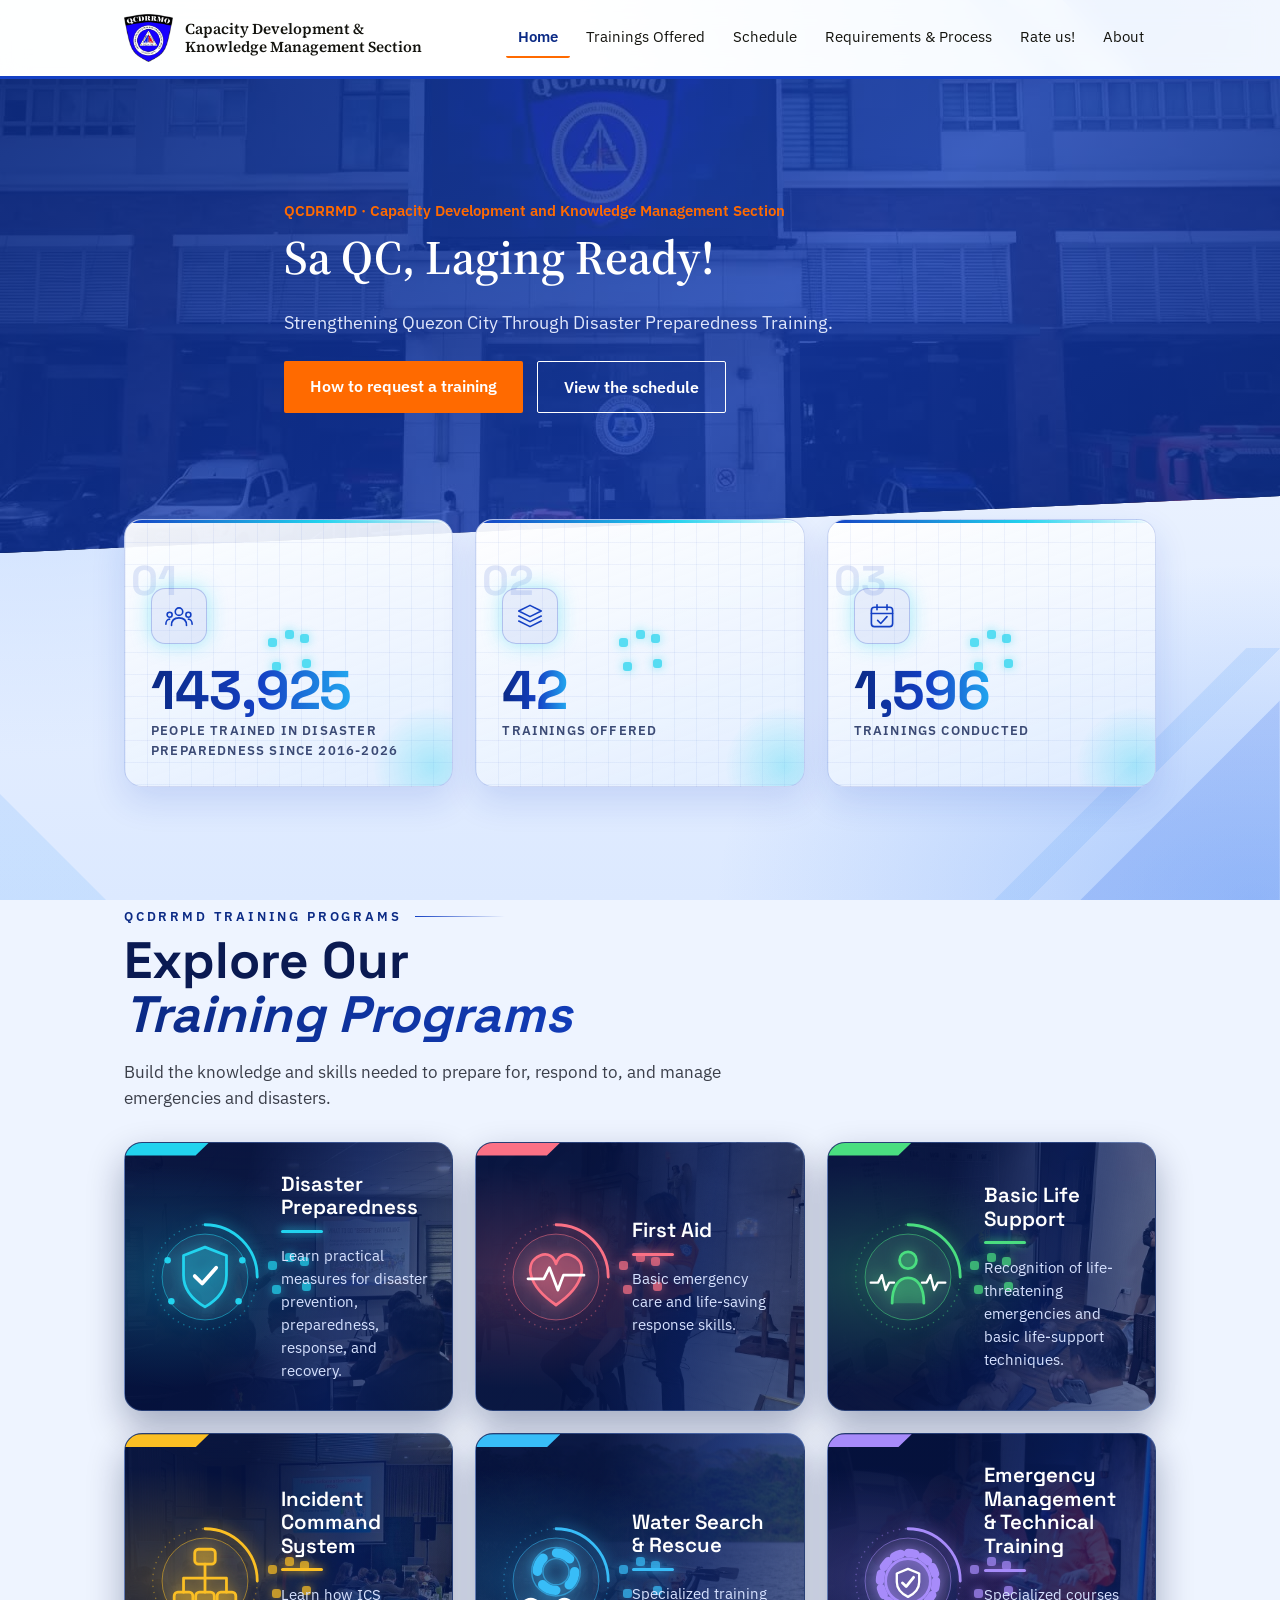
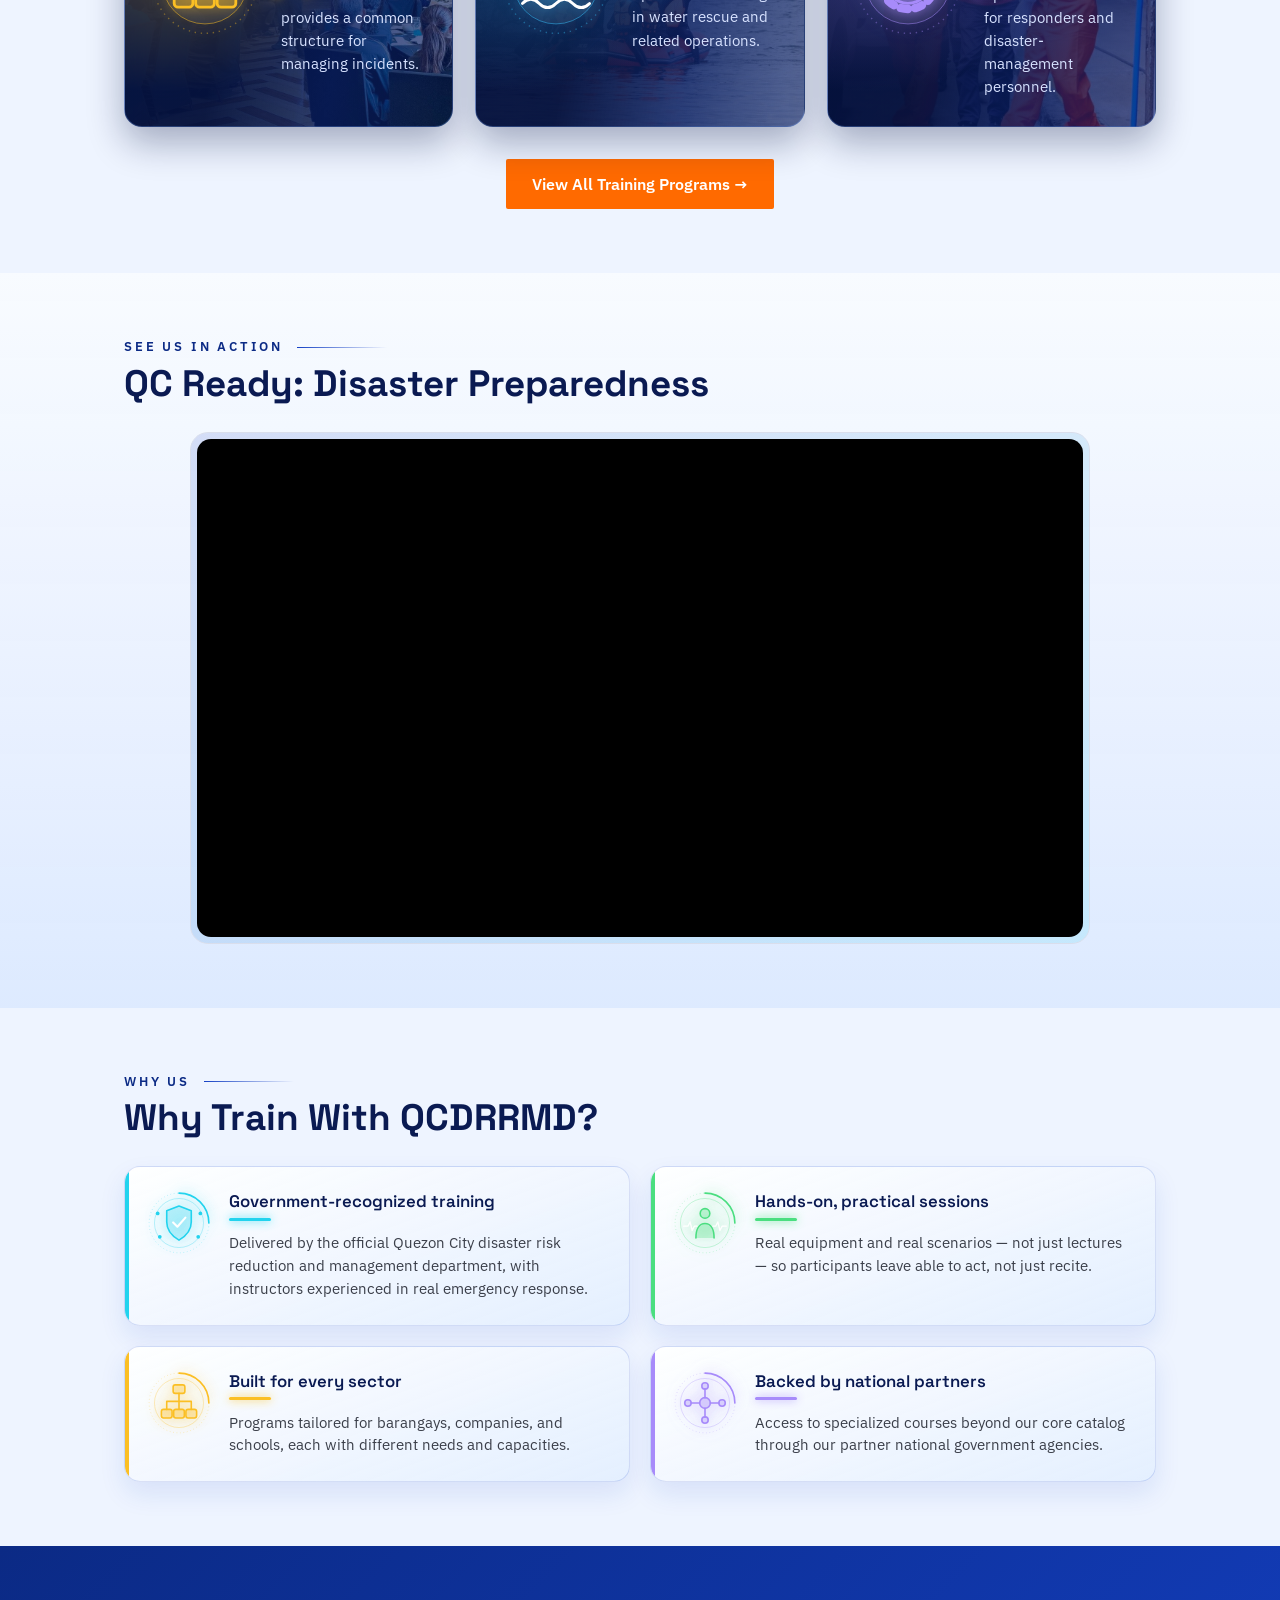
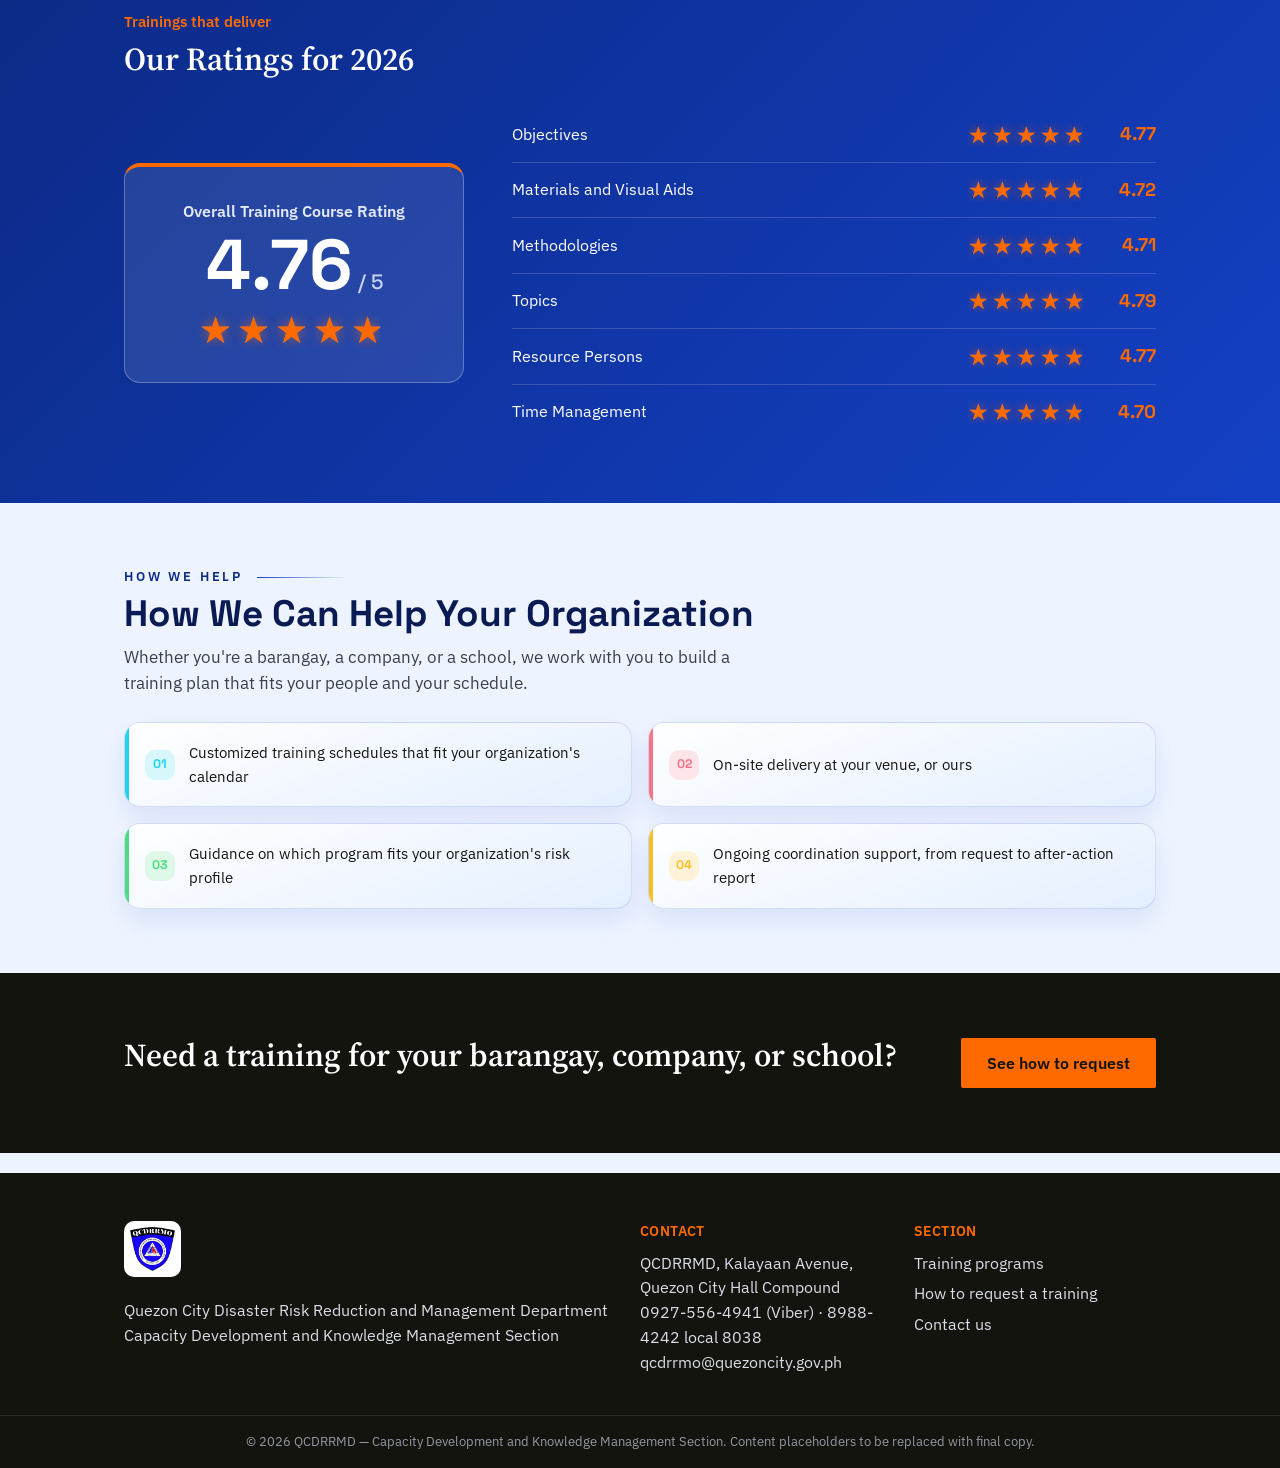
==== index.html @ c3ae10a4 "Update index.html" ====
<!DOCTYPE html>
<html lang="en">
<head>
<meta charset="UTF-8">
<meta name="viewport" content="width=device-width, initial-scale=1">
<title>Home &middot; QCDRRMD Capacity Development</title>
<link rel="icon" href="assets/logo.png">
<link rel="stylesheet" href="style.css?v=13">
</head>
<body>
<header class="site-header">
  <div class="header-inner">
    <a href="index.html" class="brand">
      <img src="assets/logo.png" alt="QCDRRMO logo" class="brand-mark">
      <span class="brand-text">Capacity Development &amp;<br>Knowledge Management Section</span>
    </a>
    <nav aria-label="Main">
      <ul>
        <li><a href="index.html" class="active">Home</a></li>
<li><a href="trainings.html">Trainings Offered</a></li>
<li><a href="https://tan-verdict-8c0.notion.site/3d11fb57e256801cb639ca2079e4938b?v=c9b1fb57e25682429db3881c591685a3&source=copy_link" target="_blank" rel="noopener">Schedule</a></li>
<li><a href="process.html">Requirements &amp; Process</a></li>
<li><a href="process.html#rate-us">Rate us!</a></li>
<li><a href="about.html">About</a></li>

      </ul>
    </nav>
  </div>
</header>
<main>

<section class="hero">
  <video class="hero-video" autoplay muted loop playsinline poster="assets/hero-poster.jpg">
    <source src="assets/hero-video.mp4" type="video/mp4">
  </video>
  <div class="hero-overlay"></div>
  <div class="hero-inner">
    <p class="eyebrow eyebrow-light">QCDRRMD &middot; Capacity Development and Knowledge Management Section</p>
    <h1>Sa QC, Laging Ready!</h1>
    <p class="hero-sub">Strengthening Quezon City Through Disaster Preparedness Training.</p>
    <div class="cta-row">
      <a href="process.html" class="btn btn-primary">How to request a training</a>
      <a href="https://tan-verdict-8c0.notion.site/3d11fb57e256801cb639ca2079e4938b?v=c9b1fb57e25682429db3881c591685a3&source=copy_link" target="_blank" rel="noopener" class="btn btn-ghost">View the schedule</a>
    </div>
  </div>
</section>

<section class="section stats-section">
  <div class="section-inner stats-grid">
    <div class="stat-fx reveal">
      <span class="mosaic" aria-hidden="true"><i style="--dx:-34px;--dy:-22px;--d:0.0s;left:calc(50% + -17px);top:calc(50% + -11px)"></i><i style="--dx:30px;--dy:-30px;--d:0.06s;left:calc(50% + 15px);top:calc(50% + -15px)"></i><i style="--dx:-26px;--dy:26px;--d:0.12s;left:calc(50% + -13px);top:calc(50% + 13px)"></i><i style="--dx:34px;--dy:20px;--d:0.04s;left:calc(50% + 17px);top:calc(50% + 10px)"></i><i style="--dx:0px;--dy:-38px;--d:0.1s;left:calc(50% + 0px);top:calc(50% + -19px)"></i></span>
      <span class="stat-fx-idx">01</span>
      <div class="stat-fx-icon"><svg viewBox="0 0 48 48" fill="none" stroke="currentColor" stroke-width="2.6" stroke-linecap="round" stroke-linejoin="round" aria-hidden="true"><circle cx="24" cy="17" r="6"/><path d="M12 39 C12 31 17 27 24 27 C31 27 36 31 36 39"/><circle cx="9" cy="22" r="4"/><circle cx="39" cy="22" r="4"/><path d="M3 37 C3 32 6 29 9 29 M45 37 C45 32 42 29 39 29"/></svg></div>
      <p class="stat-fx-num"><span class="count" data-to="143925">143,925</span></p>
      <p class="stat-fx-label">People trained in disaster preparedness since 2016-2026</p>
    </div>
    <div class="stat-fx reveal">
      <span class="mosaic" aria-hidden="true"><i style="--dx:-34px;--dy:-22px;--d:0.0s;left:calc(50% + -17px);top:calc(50% + -11px)"></i><i style="--dx:30px;--dy:-30px;--d:0.06s;left:calc(50% + 15px);top:calc(50% + -15px)"></i><i style="--dx:-26px;--dy:26px;--d:0.12s;left:calc(50% + -13px);top:calc(50% + 13px)"></i><i style="--dx:34px;--dy:20px;--d:0.04s;left:calc(50% + 17px);top:calc(50% + 10px)"></i><i style="--dx:0px;--dy:-38px;--d:0.1s;left:calc(50% + 0px);top:calc(50% + -19px)"></i></span>
      <span class="stat-fx-idx">02</span>
      <div class="stat-fx-icon"><svg viewBox="0 0 48 48" fill="none" stroke="currentColor" stroke-width="2.6" stroke-linecap="round" stroke-linejoin="round" aria-hidden="true"><path d="M24 7 L42 16 L24 25 L6 16 Z"/><path d="M6 24 L24 33 L42 24"/><path d="M6 32 L24 41 L42 32"/></svg></div>
      <p class="stat-fx-num"><span class="count" data-to="42">42</span></p>
      <p class="stat-fx-label">Trainings offered</p>
    </div>
    <div class="stat-fx reveal">
      <span class="mosaic" aria-hidden="true"><i style="--dx:-34px;--dy:-22px;--d:0.0s;left:calc(50% + -17px);top:calc(50% + -11px)"></i><i style="--dx:30px;--dy:-30px;--d:0.06s;left:calc(50% + 15px);top:calc(50% + -15px)"></i><i style="--dx:-26px;--dy:26px;--d:0.12s;left:calc(50% + -13px);top:calc(50% + 13px)"></i><i style="--dx:34px;--dy:20px;--d:0.04s;left:calc(50% + 17px);top:calc(50% + 10px)"></i><i style="--dx:0px;--dy:-38px;--d:0.1s;left:calc(50% + 0px);top:calc(50% + -19px)"></i></span>
      <span class="stat-fx-idx">03</span>
      <div class="stat-fx-icon"><svg viewBox="0 0 48 48" fill="none" stroke="currentColor" stroke-width="2.6" stroke-linecap="round" stroke-linejoin="round" aria-hidden="true"><rect x="7" y="10" width="34" height="31" rx="5"/><path d="M7 20 H41 M16 6 V14 M32 6 V14"/><path d="M17 31 L22 36 L32 25"/></svg></div>
      <p class="stat-fx-num"><span class="count" data-to="1596">1,596</span></p>
      <p class="stat-fx-label">Trainings conducted</p>
    </div>
    
  </div>
  <script>
  
document.addEventListener('DOMContentLoaded', function () {
  var els = [].slice.call(document.querySelectorAll('.count'));
  if (!els.length || !('IntersectionObserver' in window)) return;
  if (window.matchMedia && window.matchMedia('(prefers-reduced-motion: reduce)').matches) return;
  function run(el) {
    var to = +el.getAttribute('data-to'), t0 = null, dur = 1600;
    function step(t) {
      if (t0 === null) t0 = t;
      var p = Math.min((t - t0) / dur, 1), e = 1 - Math.pow(1 - p, 3);
      el.textContent = Math.round(to * e).toLocaleString('en-US');
      if (p < 1) requestAnimationFrame(step);
    }
    requestAnimationFrame(step);
  }
  var io = new IntersectionObserver(function (entries) {
    entries.forEach(function (x) { if (x.isIntersecting) { run(x.target); io.unobserve(x.target); } });
  }, {threshold: 0.4});
  els.forEach(function (el) { el.textContent = '0'; io.observe(el); });
});

  
function runReveal() {
  var els = [].slice.call(document.querySelectorAll('.reveal:not(.in)'));
  if (!els.length) return;
  if (!('IntersectionObserver' in window) || (window.matchMedia && window.matchMedia('(prefers-reduced-motion: reduce)').matches)) {
    els.forEach(function (el) { el.classList.add('in'); });
    return;
  }
  var io = new IntersectionObserver(function (entries) {
    entries.forEach(function (x, i) {
      if (x.isIntersecting) {
        setTimeout(function () { x.target.classList.add('in'); }, (i % 6) * 70);
        io.unobserve(x.target);
      }
    });
  }, {threshold: 0.2});
  els.forEach(function (el) { io.observe(el); });
}
if (document.readyState === 'loading') {
  document.addEventListener('DOMContentLoaded', runReveal);
} else {
  runReveal();
}

  </script>
</section>

<section class="section fx-section">
  <div class="section-inner">
    <p class="fx-eyebrow">QCDRRMD TRAINING PROGRAMS</p>
    <h2 class="fx-title">Explore Our <span>Training Programs</span></h2>
    <p class="section-lead">Build the knowledge and skills needed to prepare for, respond to, and manage emergencies and disasters.</p>
    <div class="fx-grid">
      <div class="fx-card reveal" style="--c:#22d3ee;--photo:url('assets/programs/disaster-prep.jpg')">
        <span class="mosaic" aria-hidden="true"><i style="--dx:-34px;--dy:-22px;--d:0.0s;left:calc(50% + -17px);top:calc(50% + -11px)"></i><i style="--dx:30px;--dy:-30px;--d:0.06s;left:calc(50% + 15px);top:calc(50% + -15px)"></i><i style="--dx:-26px;--dy:26px;--d:0.12s;left:calc(50% + -13px);top:calc(50% + 13px)"></i><i style="--dx:34px;--dy:20px;--d:0.04s;left:calc(50% + 17px);top:calc(50% + 10px)"></i><i style="--dx:0px;--dy:-38px;--d:0.1s;left:calc(50% + 0px);top:calc(50% + -19px)"></i></span>
        <svg class="fx-icon" viewBox="0 0 120 120" aria-hidden="true">
          <circle cx="60" cy="60" r="56" fill="none" stroke="currentColor" stroke-opacity=".4" stroke-width="1.5" stroke-dasharray="1.5 5"/>
          <circle cx="60" cy="60" r="46" fill="rgba(255,255,255,.05)" stroke="currentColor" stroke-opacity=".55" stroke-width="1"/>
          <path class="fx-arc" d="M60 4 A56 56 0 0 1 116 60" fill="none" stroke="currentColor" stroke-width="3" stroke-linecap="round"/>
          <g class="fx-glyph" fill="none" stroke="currentColor" stroke-width="3" stroke-linecap="round" stroke-linejoin="round"><path d="M60 28 L83 37 V58 C83 75 72 85 60 92 C48 85 37 75 37 58 V37 Z" fill="currentColor" fill-opacity=".2"/><path d="M49 59 L57 67 L72 50" stroke="#fff" stroke-width="4"/><circle cx="20" cy="42" r="3.5" fill="currentColor" stroke="none"/><circle cx="100" cy="42" r="3.5" fill="currentColor" stroke="none"/><circle cx="24" cy="86" r="3.5" fill="currentColor" stroke="none"/><circle cx="96" cy="86" r="3.5" fill="currentColor" stroke="none"/></g>
        </svg>
        <div class="fx-text">
          <h3>Disaster Preparedness</h3>
          <span class="fx-bar"></span>
          <p>Learn practical measures for disaster prevention, preparedness, response, and recovery.</p>
        </div>
      </div>
      <div class="fx-card reveal" style="--c:#fb7185;--photo:url('assets/programs/first-aid-orientation.jpg')">
        <span class="mosaic" aria-hidden="true"><i style="--dx:-34px;--dy:-22px;--d:0.0s;left:calc(50% + -17px);top:calc(50% + -11px)"></i><i style="--dx:30px;--dy:-30px;--d:0.06s;left:calc(50% + 15px);top:calc(50% + -15px)"></i><i style="--dx:-26px;--dy:26px;--d:0.12s;left:calc(50% + -13px);top:calc(50% + 13px)"></i><i style="--dx:34px;--dy:20px;--d:0.04s;left:calc(50% + 17px);top:calc(50% + 10px)"></i><i style="--dx:0px;--dy:-38px;--d:0.1s;left:calc(50% + 0px);top:calc(50% + -19px)"></i></span>
        <svg class="fx-icon" viewBox="0 0 120 120" aria-hidden="true">
          <circle cx="60" cy="60" r="56" fill="none" stroke="currentColor" stroke-opacity=".4" stroke-width="1.5" stroke-dasharray="1.5 5"/>
          <circle cx="60" cy="60" r="46" fill="rgba(255,255,255,.05)" stroke="currentColor" stroke-opacity=".55" stroke-width="1"/>
          <path class="fx-arc" d="M60 4 A56 56 0 0 1 116 60" fill="none" stroke="currentColor" stroke-width="3" stroke-linecap="round"/>
          <g class="fx-glyph" fill="none" stroke="currentColor" stroke-width="3" stroke-linecap="round" stroke-linejoin="round"><path d="M60 90 C28 68 26 44 43 37 C52 33 58 39 60 46 C62 39 68 33 77 37 C94 44 92 68 60 90 Z" fill="currentColor" fill-opacity=".28"/><path d="M30 62 H47 L53 50 L62 74 L68 58 H90" stroke="#fff" stroke-width="3"/></g>
        </svg>
        <div class="fx-text">
          <h3>First Aid</h3>
          <span class="fx-bar"></span>
          <p>Basic emergency care and life-saving response skills.</p>
        </div>
      </div>
      <div class="fx-card reveal" style="--c:#4ade80;--photo:url('assets/programs/basic-life-support.jpg')">
        <span class="mosaic" aria-hidden="true"><i style="--dx:-34px;--dy:-22px;--d:0.0s;left:calc(50% + -17px);top:calc(50% + -11px)"></i><i style="--dx:30px;--dy:-30px;--d:0.06s;left:calc(50% + 15px);top:calc(50% + -15px)"></i><i style="--dx:-26px;--dy:26px;--d:0.12s;left:calc(50% + -13px);top:calc(50% + 13px)"></i><i style="--dx:34px;--dy:20px;--d:0.04s;left:calc(50% + 17px);top:calc(50% + 10px)"></i><i style="--dx:0px;--dy:-38px;--d:0.1s;left:calc(50% + 0px);top:calc(50% + -19px)"></i></span>
        <svg class="fx-icon" viewBox="0 0 120 120" aria-hidden="true">
          <circle cx="60" cy="60" r="56" fill="none" stroke="currentColor" stroke-opacity=".4" stroke-width="1.5" stroke-dasharray="1.5 5"/>
          <circle cx="60" cy="60" r="46" fill="rgba(255,255,255,.05)" stroke="currentColor" stroke-opacity=".55" stroke-width="1"/>
          <path class="fx-arc" d="M60 4 A56 56 0 0 1 116 60" fill="none" stroke="currentColor" stroke-width="3" stroke-linecap="round"/>
          <g class="fx-glyph" fill="none" stroke="currentColor" stroke-width="3" stroke-linecap="round" stroke-linejoin="round"><circle cx="60" cy="42" r="9" fill="currentColor" fill-opacity=".28"/><path d="M43 88 C43 70 50 61 60 61 C70 61 77 70 77 88" fill="currentColor" fill-opacity=".28"/><path d="M20 66 H28 L32 58 L36 74 L40 66 H45 M75 66 H80 L84 58 L88 74 L92 66 H100" stroke="#fff" stroke-width="2.5"/></g>
        </svg>
        <div class="fx-text">
          <h3>Basic Life Support</h3>
          <span class="fx-bar"></span>
          <p>Recognition of life-threatening emergencies and basic life-support techniques.</p>
        </div>
      </div>
      <div class="fx-card reveal" style="--c:#fbbf24;--photo:url('assets/programs/ics-intro.jpg')">
        <span class="mosaic" aria-hidden="true"><i style="--dx:-34px;--dy:-22px;--d:0.0s;left:calc(50% + -17px);top:calc(50% + -11px)"></i><i style="--dx:30px;--dy:-30px;--d:0.06s;left:calc(50% + 15px);top:calc(50% + -15px)"></i><i style="--dx:-26px;--dy:26px;--d:0.12s;left:calc(50% + -13px);top:calc(50% + 13px)"></i><i style="--dx:34px;--dy:20px;--d:0.04s;left:calc(50% + 17px);top:calc(50% + 10px)"></i><i style="--dx:0px;--dy:-38px;--d:0.1s;left:calc(50% + 0px);top:calc(50% + -19px)"></i></span>
        <svg class="fx-icon" viewBox="0 0 120 120" aria-hidden="true">
          <circle cx="60" cy="60" r="56" fill="none" stroke="currentColor" stroke-opacity=".4" stroke-width="1.5" stroke-dasharray="1.5 5"/>
          <circle cx="60" cy="60" r="46" fill="rgba(255,255,255,.05)" stroke="currentColor" stroke-opacity=".55" stroke-width="1"/>
          <path class="fx-arc" d="M60 4 A56 56 0 0 1 116 60" fill="none" stroke="currentColor" stroke-width="3" stroke-linecap="round"/>
          <g class="fx-glyph" fill="none" stroke="currentColor" stroke-width="3" stroke-linecap="round" stroke-linejoin="round"><rect x="49" y="26" width="22" height="16" rx="4" fill="currentColor" fill-opacity=".28"/><rect x="27" y="72" width="20" height="16" rx="4" fill="currentColor" fill-opacity=".28"/><rect x="50" y="72" width="20" height="16" rx="4" fill="currentColor" fill-opacity=".28"/><rect x="73" y="72" width="20" height="16" rx="4" fill="currentColor" fill-opacity=".28"/><path d="M60 42 V57 M37 57 H83 M37 57 V72 M60 57 V72 M83 57 V72"/></g>
        </svg>
        <div class="fx-text">
          <h3>Incident Command System</h3>
          <span class="fx-bar"></span>
          <p>Learn how ICS provides a common structure for managing incidents.</p>
        </div>
      </div>
      <div class="fx-card reveal" style="--c:#38bdf8;--photo:url('assets/programs/swift-water.jpg')">
        <span class="mosaic" aria-hidden="true"><i style="--dx:-34px;--dy:-22px;--d:0.0s;left:calc(50% + -17px);top:calc(50% + -11px)"></i><i style="--dx:30px;--dy:-30px;--d:0.06s;left:calc(50% + 15px);top:calc(50% + -15px)"></i><i style="--dx:-26px;--dy:26px;--d:0.12s;left:calc(50% + -13px);top:calc(50% + 13px)"></i><i style="--dx:34px;--dy:20px;--d:0.04s;left:calc(50% + 17px);top:calc(50% + 10px)"></i><i style="--dx:0px;--dy:-38px;--d:0.1s;left:calc(50% + 0px);top:calc(50% + -19px)"></i></span>
        <svg class="fx-icon" viewBox="0 0 120 120" aria-hidden="true">
          <circle cx="60" cy="60" r="56" fill="none" stroke="currentColor" stroke-opacity=".4" stroke-width="1.5" stroke-dasharray="1.5 5"/>
          <circle cx="60" cy="60" r="46" fill="rgba(255,255,255,.05)" stroke="currentColor" stroke-opacity=".55" stroke-width="1"/>
          <path class="fx-arc" d="M60 4 A56 56 0 0 1 116 60" fill="none" stroke="currentColor" stroke-width="3" stroke-linecap="round"/>
          <g class="fx-glyph" fill="none" stroke="currentColor" stroke-width="3" stroke-linecap="round" stroke-linejoin="round"><circle cx="60" cy="50" r="20" stroke-width="10" stroke-dasharray="15.7 15.7"/><circle cx="60" cy="50" r="26" stroke-width="1.5" stroke-opacity=".6"/><circle cx="60" cy="50" r="14" stroke-width="1.5" stroke-opacity=".6"/><path d="M24 84 q9 -9 18 0 t18 0 t18 0 t18 0" stroke="#fff" stroke-width="3"/></g>
        </svg>
        <div class="fx-text">
          <h3>Water Search &amp; Rescue</h3>
          <span class="fx-bar"></span>
          <p>Specialized training in water rescue and related operations.</p>
        </div>
      </div>
      <div class="fx-card reveal" style="--c:#a78bfa;--photo:url('assets/programs/first-responders.jpg')">
        <span class="mosaic" aria-hidden="true"><i style="--dx:-34px;--dy:-22px;--d:0.0s;left:calc(50% + -17px);top:calc(50% + -11px)"></i><i style="--dx:30px;--dy:-30px;--d:0.06s;left:calc(50% + 15px);top:calc(50% + -15px)"></i><i style="--dx:-26px;--dy:26px;--d:0.12s;left:calc(50% + -13px);top:calc(50% + 13px)"></i><i style="--dx:34px;--dy:20px;--d:0.04s;left:calc(50% + 17px);top:calc(50% + 10px)"></i><i style="--dx:0px;--dy:-38px;--d:0.1s;left:calc(50% + 0px);top:calc(50% + -19px)"></i></span>
        <svg class="fx-icon" viewBox="0 0 120 120" aria-hidden="true">
          <circle cx="60" cy="60" r="56" fill="none" stroke="currentColor" stroke-opacity=".4" stroke-width="1.5" stroke-dasharray="1.5 5"/>
          <circle cx="60" cy="60" r="46" fill="rgba(255,255,255,.05)" stroke="currentColor" stroke-opacity=".55" stroke-width="1"/>
          <path class="fx-arc" d="M60 4 A56 56 0 0 1 116 60" fill="none" stroke="currentColor" stroke-width="3" stroke-linecap="round"/>
          <g class="fx-glyph" fill="none" stroke="currentColor" stroke-width="3" stroke-linecap="round" stroke-linejoin="round"><circle cx="60" cy="60" r="30" stroke-width="9" stroke-dasharray="7.85 7.85"/><circle cx="60" cy="60" r="24" fill="currentColor" fill-opacity=".2"/><path d="M60 47 L72 52 V61 C72 69 66 74 60 77 C54 74 48 69 48 61 V52 Z" stroke="#fff" stroke-width="2.5"/><path d="M54 62 L58 66 L66 56" stroke="#fff" stroke-width="3"/></g>
        </svg>
        <div class="fx-text">
          <h3>Emergency Management &amp; Technical Training</h3>
          <span class="fx-bar"></span>
          <p>Specialized courses for responders and disaster-management personnel.</p>
        </div>
      </div>
      
    </div>
    <div class="center-cta">
      <a href="trainings.html" class="btn btn-primary">View All Training Programs &rarr;</a>
    </div>
  </div>
</section>

<section class="section tint">
  <div class="section-inner">
    <p class="fx-eyebrow">SEE US IN ACTION</p>
    <h2 class="fx-title sm">QC Ready: Disaster Preparedness</h2>
    <div class="fx-frame video-frame">
      <div class="video-embed">
        <iframe src="https://www.youtube.com/embed/rbRopbFicM0?autoplay=1" title="QCDRRMD Training Video" allow="accelerometer; autoplay; clipboard-write; encrypted-media; gyroscope; picture-in-picture; web-share" allowfullscreen></iframe>
      </div>
    </div>
  </div>
</section>

<section class="section">
  <div class="section-inner">
    <p class="fx-eyebrow">WHY US</p>
    <h2 class="fx-title sm">Why Train With QCDRRMD?</h2>
    <div class="fx-feature-grid">
      <div class="fx-panel fx-feature reveal" style="--c:#22d3ee">
        <svg class="fx-icon" viewBox="0 0 120 120" aria-hidden="true">
          <circle cx="60" cy="60" r="56" fill="none" stroke="currentColor" stroke-opacity=".4" stroke-width="1.5" stroke-dasharray="1.5 5"/>
          <circle cx="60" cy="60" r="46" fill="rgba(255,255,255,.05)" stroke="currentColor" stroke-opacity=".55" stroke-width="1"/>
          <path class="fx-arc" d="M60 4 A56 56 0 0 1 116 60" fill="none" stroke="currentColor" stroke-width="3" stroke-linecap="round"/>
          <g class="fx-glyph" fill="none" stroke="currentColor" stroke-width="3" stroke-linecap="round" stroke-linejoin="round"><path d="M60 28 L83 37 V58 C83 75 72 85 60 92 C48 85 37 75 37 58 V37 Z" fill="currentColor" fill-opacity=".2"/><path d="M49 59 L57 67 L72 50" stroke="#fff" stroke-width="4"/><circle cx="20" cy="42" r="3.5" fill="currentColor" stroke="none"/><circle cx="100" cy="42" r="3.5" fill="currentColor" stroke="none"/><circle cx="24" cy="86" r="3.5" fill="currentColor" stroke="none"/><circle cx="96" cy="86" r="3.5" fill="currentColor" stroke="none"/></g>
        </svg>
        <div class="fx-text"><h3>Government-recognized training</h3><span class="fx-bar"></span><p>Delivered by the official Quezon City disaster risk reduction and management department, with instructors experienced in real emergency response.</p></div>
      </div>
      <div class="fx-panel fx-feature reveal" style="--c:#4ade80">
        <svg class="fx-icon" viewBox="0 0 120 120" aria-hidden="true">
          <circle cx="60" cy="60" r="56" fill="none" stroke="currentColor" stroke-opacity=".4" stroke-width="1.5" stroke-dasharray="1.5 5"/>
          <circle cx="60" cy="60" r="46" fill="rgba(255,255,255,.05)" stroke="currentColor" stroke-opacity=".55" stroke-width="1"/>
          <path class="fx-arc" d="M60 4 A56 56 0 0 1 116 60" fill="none" stroke="currentColor" stroke-width="3" stroke-linecap="round"/>
          <g class="fx-glyph" fill="none" stroke="currentColor" stroke-width="3" stroke-linecap="round" stroke-linejoin="round"><circle cx="60" cy="42" r="9" fill="currentColor" fill-opacity=".28"/><path d="M43 88 C43 70 50 61 60 61 C70 61 77 70 77 88" fill="currentColor" fill-opacity=".28"/><path d="M20 66 H28 L32 58 L36 74 L40 66 H45 M75 66 H80 L84 58 L88 74 L92 66 H100" stroke="#fff" stroke-width="2.5"/></g>
        </svg>
        <div class="fx-text"><h3>Hands-on, practical sessions</h3><span class="fx-bar"></span><p>Real equipment and real scenarios &mdash; not just lectures &mdash; so participants leave able to act, not just recite.</p></div>
      </div>
      <div class="fx-panel fx-feature reveal" style="--c:#fbbf24">
        <svg class="fx-icon" viewBox="0 0 120 120" aria-hidden="true">
          <circle cx="60" cy="60" r="56" fill="none" stroke="currentColor" stroke-opacity=".4" stroke-width="1.5" stroke-dasharray="1.5 5"/>
          <circle cx="60" cy="60" r="46" fill="rgba(255,255,255,.05)" stroke="currentColor" stroke-opacity=".55" stroke-width="1"/>
          <path class="fx-arc" d="M60 4 A56 56 0 0 1 116 60" fill="none" stroke="currentColor" stroke-width="3" stroke-linecap="round"/>
          <g class="fx-glyph" fill="none" stroke="currentColor" stroke-width="3" stroke-linecap="round" stroke-linejoin="round"><rect x="49" y="26" width="22" height="16" rx="4" fill="currentColor" fill-opacity=".28"/><rect x="27" y="72" width="20" height="16" rx="4" fill="currentColor" fill-opacity=".28"/><rect x="50" y="72" width="20" height="16" rx="4" fill="currentColor" fill-opacity=".28"/><rect x="73" y="72" width="20" height="16" rx="4" fill="currentColor" fill-opacity=".28"/><path d="M60 42 V57 M37 57 H83 M37 57 V72 M60 57 V72 M83 57 V72"/></g>
        </svg>
        <div class="fx-text"><h3>Built for every sector</h3><span class="fx-bar"></span><p>Programs tailored for barangays, companies, and schools, each with different needs and capacities.</p></div>
      </div>
      <div class="fx-panel fx-feature reveal" style="--c:#a78bfa">
        <svg class="fx-icon" viewBox="0 0 120 120" aria-hidden="true">
          <circle cx="60" cy="60" r="56" fill="none" stroke="currentColor" stroke-opacity=".4" stroke-width="1.5" stroke-dasharray="1.5 5"/>
          <circle cx="60" cy="60" r="46" fill="rgba(255,255,255,.05)" stroke="currentColor" stroke-opacity=".55" stroke-width="1"/>
          <path class="fx-arc" d="M60 4 A56 56 0 0 1 116 60" fill="none" stroke="currentColor" stroke-width="3" stroke-linecap="round"/>
          <g class="fx-glyph" fill="none" stroke="currentColor" stroke-width="3" stroke-linecap="round" stroke-linejoin="round"><circle cx="60" cy="60" r="10" fill="currentColor" fill-opacity=".3"/><circle cx="60" cy="28" r="6" fill="currentColor" fill-opacity=".3"/><circle cx="92" cy="60" r="6" fill="currentColor" fill-opacity=".3"/><circle cx="60" cy="92" r="6" fill="currentColor" fill-opacity=".3"/><circle cx="28" cy="60" r="6" fill="currentColor" fill-opacity=".3"/><path d="M60 34 V50 M86 60 H70 M60 86 V70 M34 60 H50"/></g>
        </svg>
        <div class="fx-text"><h3>Backed by national partners</h3><span class="fx-bar"></span><p>Access to specialized courses beyond our core catalog through our partner national government agencies.</p></div>
      </div>
      
    </div>
  </div>
</section>

<section class="section ratings" id="ratings">
  <div class="section-inner">
    <p class="eyebrow eyebrow-light">Trainings that deliver</p>
    <h2>Our Ratings for 2026</h2>
    <div class="ratings-grid">
      <div class="rating-overall">
        <p class="rating-overall-label">Overall Training Course Rating</p>
        <p class="rating-overall-num">4.76<span> / 5</span></p>
        <span class="starbar big" style="--w:95.2%" role="img" aria-label="4.76 out of 5"><span class="starbar-base">&#9733;&#9733;&#9733;&#9733;&#9733;</span><span class="starbar-fill">&#9733;&#9733;&#9733;&#9733;&#9733;</span></span>
      </div>
      <div class="rating-list">
      <div class="rating-row">
        <span class="rating-name">Objectives</span>
        <span class="starbar" style="--w:95.4%" role="img" aria-label="4.77 out of 5"><span class="starbar-base">&#9733;&#9733;&#9733;&#9733;&#9733;</span><span class="starbar-fill">&#9733;&#9733;&#9733;&#9733;&#9733;</span></span>
        <strong class="rating-score">4.77</strong>
      </div>
      <div class="rating-row">
        <span class="rating-name">Materials and Visual Aids</span>
        <span class="starbar" style="--w:94.4%" role="img" aria-label="4.72 out of 5"><span class="starbar-base">&#9733;&#9733;&#9733;&#9733;&#9733;</span><span class="starbar-fill">&#9733;&#9733;&#9733;&#9733;&#9733;</span></span>
        <strong class="rating-score">4.72</strong>
      </div>
      <div class="rating-row">
        <span class="rating-name">Methodologies</span>
        <span class="starbar" style="--w:94.2%" role="img" aria-label="4.71 out of 5"><span class="starbar-base">&#9733;&#9733;&#9733;&#9733;&#9733;</span><span class="starbar-fill">&#9733;&#9733;&#9733;&#9733;&#9733;</span></span>
        <strong class="rating-score">4.71</strong>
      </div>
      <div class="rating-row">
        <span class="rating-name">Topics</span>
        <span class="starbar" style="--w:95.8%" role="img" aria-label="4.79 out of 5"><span class="starbar-base">&#9733;&#9733;&#9733;&#9733;&#9733;</span><span class="starbar-fill">&#9733;&#9733;&#9733;&#9733;&#9733;</span></span>
        <strong class="rating-score">4.79</strong>
      </div>
      <div class="rating-row">
        <span class="rating-name">Resource Persons</span>
        <span class="starbar" style="--w:95.4%" role="img" aria-label="4.77 out of 5"><span class="starbar-base">&#9733;&#9733;&#9733;&#9733;&#9733;</span><span class="starbar-fill">&#9733;&#9733;&#9733;&#9733;&#9733;</span></span>
        <strong class="rating-score">4.77</strong>
      </div>
      <div class="rating-row">
        <span class="rating-name">Time Management</span>
        <span class="starbar" style="--w:94.0%" role="img" aria-label="4.70 out of 5"><span class="starbar-base">&#9733;&#9733;&#9733;&#9733;&#9733;</span><span class="starbar-fill">&#9733;&#9733;&#9733;&#9733;&#9733;</span></span>
        <strong class="rating-score">4.70</strong>
      </div>
      
      </div>
    </div>
  </div>
  <script>
  
document.addEventListener('DOMContentLoaded', function () {
  var box = document.getElementById('ratings');
  if (!box) return;
  box.classList.add('js');
  function show() { box.classList.add('in'); }
  if ('IntersectionObserver' in window) {
    var io = new IntersectionObserver(function (entries) {
      entries.forEach(function (e) { if (e.isIntersecting) { show(); io.disconnect(); } });
    }, {threshold: 0.25});
    io.observe(box);
  } else { show(); }
});

  </script>
</section>

<section class="section">
  <div class="section-inner">
    <p class="fx-eyebrow">HOW WE HELP</p>
    <h2 class="fx-title sm">How We Can Help Your Organization</h2>
    <p class="section-lead">Whether you're a barangay, a company, or a school, we work with you to build a training plan that fits your people and your schedule.</p>
    <div class="fx-mini-grid">
      <div class="fx-panel fx-mini reveal" style="--c:#22d3ee">
        <span class="fx-stepnum sm">01</span><p>Customized training schedules that fit your organization's calendar</p>
      </div>
      <div class="fx-panel fx-mini reveal" style="--c:#fb7185">
        <span class="fx-stepnum sm">02</span><p>On-site delivery at your venue, or ours</p>
      </div>
      <div class="fx-panel fx-mini reveal" style="--c:#4ade80">
        <span class="fx-stepnum sm">03</span><p>Guidance on which program fits your organization's risk profile</p>
      </div>
      <div class="fx-panel fx-mini reveal" style="--c:#fbbf24">
        <span class="fx-stepnum sm">04</span><p>Ongoing coordination support, from request to after-action report</p>
      </div>
      
    </div>
  </div>
</section>

<section class="section cta-band">
  <div class="section-inner cta-band-inner">
    <h2>Need a training for your barangay, company, or school?</h2>
    <a href="process.html" class="btn btn-primary">See how to request</a>
  </div>
</section>

</main>
<footer class="site-footer">
  <div class="footer-inner">
    <div>
      <img src="assets/logo.png" alt="QCDRRMO logo" class="footer-mark">
      <p>Quezon City Disaster Risk Reduction and Management Department<br>Capacity Development and Knowledge Management Section</p>
    </div>
    <div>
      <p class="footer-label">Contact</p>
      <p>QCDRRMD, Kalayaan Avenue, Quezon City Hall Compound<br>0927-556-4941 (Viber) &middot; 8988-4242 local 8038<br>qcdrrmo@quezoncity.gov.ph</p>
    </div>
    <div>
      <p class="footer-label">Section</p>
      <ul class="footer-links">
        <li><a href="trainings.html">Training programs</a></li>
        <li><a href="process.html">How to request a training</a></li>
        <li><a href="about.html#contact">Contact us</a></li>
      </ul>
    </div>
  </div>
  <p class="footer-fine">&copy; 2026 QCDRRMD &mdash; Capacity Development and Knowledge Management Section. Content placeholders to be replaced with final copy.</p>
</footer>
</body>
</html>
---- style.css ----
@import url('https://fonts.googleapis.com/css2?family=Source+Serif+4:opsz,wght@8..60,500;8..60,600;8..60,700&family=IBM+Plex+Sans:wght@400;500;600&family=Space+Grotesk:wght@500;600;700&display=swap');

:root{
  --blue:#1440c4;
  --blue-dark:#0b2a85;
  --ink:#14140f;
  --orange:#ff6a00;
  --red:#e4002b;
  --paper:#ffffff;
  --tint:#eef2fc;
  --line:#d9deec;
  --serif:'Source Serif 4', Georgia, serif;
  --sans:'IBM Plex Sans', Arial, sans-serif;
}

*{box-sizing:border-box;}
html{scroll-padding-top:80px;}
body{
  margin:0;
  font-family:var(--sans);
  color:var(--ink);
  background:#eef4ff;
  line-height:1.55;
}
h1,h2,h3{font-family:var(--serif); font-weight:600; line-height:1.15; margin:0 0 .5em;}
h1{font-size:clamp(2rem,4vw,3rem);}
h2{font-size:clamp(1.5rem,2.6vw,2rem);}
h3{font-size:1.15rem; margin-bottom:.35em;}
p{margin:0 0 1em;}
a{color:var(--blue-dark);}
ul,ol{margin:0; padding:0;}
img{max-width:100%; display:block;}

.section-inner, .header-inner, .footer-inner{
  max-width:1080px;
  margin:0 auto;
  padding:0 24px;
}
.narrow{max-width:680px;}

/* header */
.site-header{
  border-bottom:3px solid var(--blue);
  background:rgba(255,255,255,.84);
  -webkit-backdrop-filter:blur(12px); backdrop-filter:blur(12px);
  position:sticky; top:0; z-index:10;
}
.header-inner{
  display:flex; align-items:center; justify-content:space-between;
  padding-top:14px; padding-bottom:14px; gap:20px; flex-wrap:wrap;
}
.brand{display:flex; align-items:center; gap:12px; text-decoration:none; color:var(--ink);}
.brand-mark{height:48px; width:auto;}
.brand-text{font-family:var(--serif); font-weight:600; font-size:.95rem; line-height:1.2;}
nav ul{display:flex; flex-wrap:wrap; gap:4px; list-style:none;}
nav a{
  display:inline-block; padding:8px 12px; text-decoration:none; color:var(--ink);
  font-size:.92rem; border-radius:2px;
}
nav a:hover{color:var(--blue-dark);}
nav a.active{color:var(--blue-dark); font-weight:600; border-bottom:2px solid var(--orange);}

/* hero */
.hero{
  position:relative; overflow:hidden; color:#fff;
  clip-path: polygon(0 0, 100% 0, 100% 88%, 0 100%);
  padding:120px 0 140px;
  background:var(--blue-dark);
}
.hero-video{
  position:absolute; inset:0; width:100%; height:100%; object-fit:cover; z-index:0;
}
.hero-overlay{
  position:absolute; inset:0; z-index:1;
  background:linear-gradient(135deg, rgba(11,42,133,.88) 0%, rgba(20,64,196,.72) 60%, rgba(11,42,133,.9) 100%);
}
.hero-inner{position:relative; z-index:2; max-width:760px; margin:0 auto; padding:0 24px;}
.hero h1{color:#fff;}
.hero-sub{font-size:1.1rem; color:#dfe6fb;}
.eyebrow{
  font-family:var(--sans); font-weight:600; color:var(--blue-dark);
  margin-bottom:.5em; font-size:.95rem;
}
.eyebrow-light{color:var(--orange);}

/* photo page-head banners for subpages */
.page-head.photo-head{
  position:relative; padding:110px 0 60px; color:#fff;
  background-size:cover; background-position:center;
}
.photo-head h1{color:#fff;}
.section-lead.lead-light{color:#ffffff; text-shadow:0 1px 6px rgba(0,0,0,.45);}
.photo-head .section-lead.lead-light{color:#ffffff; text-shadow:0 1px 8px rgba(0,0,0,.55);}

/* photo grid / gallery */
.photo-grid{gap:22px;}
.photo-feature{margin:0; border:1px solid var(--line); background:#fff; overflow:hidden;}
.photo-feature img{width:100%; height:280px; object-fit:cover; display:block;}
.photo-feature figcaption{padding:14px 16px; font-size:.92rem; color:#3b3f4a; border-top:3px solid var(--orange);}

.inline-video{width:100%; max-width:820px; border:1px solid var(--line); margin-top:8px;}

/* category showcase cards */
.category-card-link{text-decoration:none; color:inherit; display:block;}
.category-card{
  text-align:left; transition:transform .2s ease, box-shadow .2s ease, border-color .2s ease;
  position:relative; overflow:hidden;
}
.category-card:hover{
  transform:translateY(-6px); box-shadow:0 14px 28px rgba(11,42,133,.16); border-color:var(--orange);
}
.category-icon{font-size:2rem; margin-bottom:.3em; display:inline-block; transition:transform .2s ease;}
.category-card:hover .category-icon{transform:scale(1.18) rotate(-4deg);}
.category-more{
  display:inline-block; margin-top:10px; font-size:.85rem; font-weight:600; color:var(--orange);
  opacity:0; transform:translateX(-6px); transition:opacity .2s ease, transform .2s ease;
}
.category-card:hover .category-more{opacity:1; transform:translateX(0);}
.center-cta{text-align:center; margin-top:32px;}
.reason-grid .card{border-left:4px solid var(--orange);}

/* highlighted coverflow carousel (Trainings Offered + Team) */
.cf-section{padding:44px 0 56px; background:linear-gradient(180deg,rgba(255,255,255,0) 0%,rgba(205,224,255,.65) 100%); overflow:hidden;}
.cf{--cw:440px; --ch:560px; --s1:.8; --s2:1.42; position:relative; outline:none;}
.cf-team{--cw:320px; --ch:500px;}
.cf-stage{position:relative; height:calc(var(--ch) + 50px); touch-action:pan-y;}
.cf-slide{
  position:absolute; top:24px; left:50%; width:var(--cw); height:var(--ch);
  background:#fff; border-radius:18px; overflow:hidden; display:flex; flex-direction:column;
  box-shadow:0 10px 30px rgba(11,42,133,.18);
  transform:translateX(-50%) scale(.6); opacity:0; pointer-events:none; z-index:0; cursor:pointer;
  transition:transform .55s cubic-bezier(.22,.8,.3,1), opacity .45s ease, filter .45s ease, box-shadow .45s ease;
  filter:brightness(.8) saturate(.75);
}
.cf-slide[data-pos="0"]{
  transform:translateX(-50%) scale(1); opacity:1; z-index:5; pointer-events:auto; cursor:default; filter:none;
  box-shadow:0 34px 60px rgba(11,42,133,.38), 0 0 0 3px var(--orange);
}
.cf-slide[data-pos="1"], .cf-slide[data-pos="-1"]{opacity:.85; z-index:3; pointer-events:auto;}
.cf-slide[data-pos="1"]{transform:translateX(calc(-50% + var(--cw) * var(--s1))) scale(.84);}
.cf-slide[data-pos="-1"]{transform:translateX(calc(-50% - var(--cw) * var(--s1))) scale(.84);}
.cf-slide[data-pos="2"], .cf-slide[data-pos="-2"]{opacity:.5; z-index:1; pointer-events:auto;}
.cf-slide[data-pos="2"]{transform:translateX(calc(-50% + var(--cw) * var(--s2))) scale(.7);}
.cf-slide[data-pos="-2"]{transform:translateX(calc(-50% - var(--cw) * var(--s2))) scale(.7);}

.cf-program img{width:100%; height:300px; object-fit:cover; display:block; flex:none;}
.cf-body{padding:18px 22px 20px; flex:1; min-height:0;}
.cf-body h3{font-size:1.25rem; margin:0 0 .4em;}
.cf-body p{margin:0; color:#3b3f4a;}
.cf-body .card-tag{color:var(--orange); margin-bottom:.5em;}
.cf-program .cf-body p:last-child{
  display:-webkit-box; -webkit-line-clamp:5; -webkit-box-orient:vertical; overflow:hidden; font-size:.95rem;
}
.cf-photo{height:360px; flex:none; background:linear-gradient(160deg,var(--blue) 0%,var(--blue-dark) 100%); overflow:hidden;}
.cf-photo img{width:100%; height:100%; object-fit:cover; object-position:top center; display:block;}
.cf-head .cf-photo{background:linear-gradient(160deg,var(--orange) 0%,#c94a00 100%);}
.cf-person .cf-body{text-align:center; display:flex; flex-direction:column; justify-content:center; gap:6px;}
.cf-person .cf-body h3{font-family:'Space Grotesk',var(--sans); font-size:1.55rem; font-weight:700; color:var(--blue-dark); margin:0; line-height:1.2;}
.cf-person .cf-body p{font-size:1.08rem; color:#3b4a75; margin:0;}

.cf-controls{display:flex; align-items:center; justify-content:center; gap:18px; margin-top:14px; padding:0 16px;}
.cf-btn{
  flex:none; width:48px; height:48px; border-radius:50%; border:1px solid var(--line); background:#fff;
  color:var(--blue-dark); font-size:1.6rem; line-height:1; cursor:pointer; box-shadow:0 4px 14px rgba(20,20,15,.18);
  transition:background .2s ease, color .2s ease, transform .15s ease;
}
.cf-btn:hover{background:var(--orange); color:#fff;}
.cf-btn:active{transform:scale(.92);}
.cf-dots{display:flex; gap:8px; flex-wrap:wrap; justify-content:center; max-width:60%;}
.cf-dot{width:9px; height:9px; border-radius:99px; border:0; padding:0; background:#c5cde6; cursor:pointer; transition:width .25s ease, background .25s ease;}
.cf-dot.on{width:26px; background:var(--orange);}

@media(max-width:760px){
  .cf{--cw:78vw; --ch:520px; --s1:.9;}
  .cf-team{--cw:72vw; --ch:470px;}
  .cf-slide[data-pos="2"], .cf-slide[data-pos="-2"]{opacity:0; pointer-events:none;}
  .cf-program img{height:220px;}
  .cf-photo{height:320px;}
  .cf-dots{max-width:52%;}
}

/* training catalog cards */
.program-card{padding:0; border-left:1px solid var(--line);}
.program-card img{width:100%; height:150px; object-fit:cover; display:block;}
.program-card .program-body{padding:16px 18px;}
.program-card .card-tag{margin-top:0;}

.partner-list{
  list-style:none; columns:2; column-gap:32px; max-width:820px; margin-top:20px;
}
.partner-list li{
  padding:10px 0 10px 22px; border-bottom:1px solid var(--line); position:relative;
  break-inside:avoid; font-size:.95rem;
}
.partner-list li::before{content:"\2022"; position:absolute; left:0; color:var(--orange); font-weight:700; font-size:1.3rem; line-height:1;}
@media(max-width:640px){.partner-list{columns:1;}}
.cta-row{display:flex; gap:14px; flex-wrap:wrap; margin-top:1.5em;}
.btn{
  display:inline-block; padding:13px 26px; text-decoration:none; font-weight:600;
  border-radius:2px; font-size:.98rem;
}
.btn-primary{background:var(--orange); color:#fff;}
.btn-primary:hover{background:var(--red);}
.btn-ghost{border:1.5px solid #fff; color:#fff;}
.btn-ghost:hover{background:rgba(255,255,255,.12);}

/* sections */
.section{padding:64px 0;}
.section.tint{background:linear-gradient(180deg,rgba(255,255,255,.6),rgba(208,226,255,.55));}
.section-lead{color:#3b3f4a; max-width:640px; font-size:1.05rem;}
.page-head{padding:56px 0 24px;}

.grid-3{display:grid; grid-template-columns:repeat(3,1fr); gap:22px; margin-top:28px;}
.grid-2{display:grid; grid-template-columns:1fr 1fr; gap:32px; margin-top:24px;}
@media(max-width:760px){
  .grid-3{grid-template-columns:1fr;}
  .grid-2{grid-template-columns:1fr;}
}

.card{
  border:1px solid var(--line); border-left:4px solid var(--blue);
  padding:20px; background:#fff;
}
.card-tag{
  font-size:.78rem; font-weight:600; text-transform:uppercase; letter-spacing:.03em;
  color:var(--blue-dark); margin-bottom:.5em;
}
.stat-card{
  border-top:3px solid var(--orange); padding:18px 4px;
}
.stat-num{font-family:var(--serif); font-size:2.6rem; font-weight:700; color:var(--blue); margin-bottom:.1em;}

.cta-band{background:var(--ink); color:#fff;}
.cta-band h2{color:#fff;}
.cta-band-inner{display:flex; align-items:center; justify-content:space-between; gap:20px; flex-wrap:wrap;}
.cta-band .btn-primary{background:var(--orange); color:var(--ink);}

/* steps */
.steps{counter-reset:step; list-style:none; max-width:700px;}
.steps li{
  counter-increment:step; position:relative; padding:0 0 28px 52px; border-left:2px solid var(--line);
  margin-left:14px;
}
.steps li:last-child{border-left-color:transparent;}
.steps li::before{
  content:counter(step); position:absolute; left:-15px; top:0;
  width:30px; height:30px; border-radius:50%; background:var(--blue); color:#fff;
  display:flex; align-items:center; justify-content:center; font-weight:600; font-size:.9rem;
}
.check-list{list-style:none; max-width:600px; margin-top:1em;}
.check-list li{padding:8px 0 8px 28px; border-bottom:1px solid var(--line); position:relative;}
.check-list li::before{content:"\2713"; position:absolute; left:0; color:var(--blue); font-weight:700;}

/* embeds */
.embed-box{
  border:1px solid var(--line); background:var(--tint); aspect-ratio:16/10; overflow:hidden;
}
.embed-box.form-embed{aspect-ratio:auto; height:1200px;}
.embed-box iframe{width:100%; height:100%; border:0;}
.embed-note{margin-top:12px; font-size:.92rem; color:#555;}
.link-out-box{
  border:1px solid var(--line); background:var(--tint); padding:48px 32px; text-align:center;
}
.link-out-box p{max-width:480px; margin:0 auto 20px; color:#3b3f4a;}

/* photo placeholders */
.photo-placeholder{
  aspect-ratio:4/3; background:repeating-linear-gradient(45deg, var(--tint), var(--tint) 10px, #e3e9fa 10px, #e3e9fa 20px);
  margin-bottom:14px;
}
.map-placeholder{
  background:var(--tint); border:1px dashed var(--line); display:flex; align-items:center; justify-content:center;
  min-height:220px; color:#555; text-align:center; padding:20px;
}

/* faq */
.faq-item{border-bottom:1px solid var(--line); padding:16px 0;}
.faq-item summary{font-weight:600; cursor:pointer; font-family:var(--serif); font-size:1.05rem;}
.faq-item p{margin-top:10px; color:#3b3f4a;}

/* footer */
.site-footer{background:var(--ink); color:#d9dce6; margin-top:20px;}
.footer-inner{
  display:grid; grid-template-columns:2fr 1fr 1fr; gap:32px; padding:48px 24px 24px;
}
@media(max-width:760px){.footer-inner{grid-template-columns:1fr;}}
.footer-mark{height:56px; margin-bottom:14px; background:#fff; padding:6px; border-radius:10px; display:inline-block;}
.footer-label{color:var(--orange); font-weight:600; margin-bottom:.6em; font-size:.85rem; text-transform:uppercase; letter-spacing:.03em;}
.footer-links{list-style:none;}
.footer-links li{margin-bottom:6px;}
.footer-links a{color:#d9dce6; text-decoration:none;}
.footer-links a:hover{color:var(--orange);}
.footer-fine{
  border-top:1px solid #2a2b26; text-align:center; font-size:.82rem; color:#9498a5;
  padding:16px 24px; margin:0;
}

:focus-visible{outline:3px solid var(--orange); outline-offset:2px;}
@media (prefers-reduced-motion: reduce){*{transition:none !important;}}


/* ===== site backdrop: airy sky-blue gradient + diagonal corner shapes ===== */
body::before{
  content:""; position:fixed; inset:0; z-index:-2; pointer-events:none;
  background:
    radial-gradient(900px 520px at 88% 2%, rgba(96,165,250,.40), transparent 62%),
    radial-gradient(760px 520px at 2% 48%, rgba(186,213,255,.60), transparent 62%),
    radial-gradient(900px 560px at 98% 100%, rgba(59,130,246,.30), transparent 60%),
    radial-gradient(760px 300px at 42% 10%, rgba(255,255,255,.95), transparent 70%),
    linear-gradient(180deg,#f8fbff 0%,#e9f1ff 55%,#dce9ff 100%);
}
body::after{
  content:""; position:fixed; inset:0; z-index:-1; pointer-events:none;
  background:
    linear-gradient(225deg, rgba(37,99,235,.22) 0 30%, transparent 30.2%) right top/34vw 32vh no-repeat,
    linear-gradient(225deg, transparent 0 38%, rgba(96,165,250,.20) 38% 43%, transparent 43.2%) right top/34vw 32vh no-repeat,
    linear-gradient(315deg, rgba(37,99,235,.20) 0 30%, transparent 30.2%) right bottom/32vw 28vh no-repeat,
    linear-gradient(315deg, transparent 0 38%, rgba(96,165,250,.18) 38% 43%, transparent 43.2%) right bottom/32vw 28vh no-repeat,
    linear-gradient(45deg, rgba(147,197,253,.28) 0 22%, transparent 22.2%) left bottom/22vw 22vh no-repeat;
}

/* ===== futuristic stats ===== */
.stats-section{padding:0 0 56px; margin-top:-34px; position:relative; z-index:2;}
.stats-grid{display:grid; grid-template-columns:repeat(3,1fr); gap:22px;}
.stat-fx{
  position:relative; overflow:hidden; border-radius:18px; padding:26px 26px 24px;
  background:
    linear-gradient(rgba(20,64,196,.055) 1px, transparent 1px) 0 0/22px 22px,
    linear-gradient(90deg, rgba(20,64,196,.055) 1px, transparent 1px) 0 0/22px 22px,
    linear-gradient(160deg, rgba(255,255,255,.94), rgba(226,238,255,.82));
  border:1px solid rgba(20,64,196,.2);
  box-shadow:0 14px 34px rgba(20,64,196,.14), inset 0 1px 0 #fff;
  transition:transform .25s ease, box-shadow .25s ease;
}
.stat-fx::before{
  content:""; position:absolute; left:0; top:0; height:3px; width:100%;
  background:linear-gradient(90deg,var(--blue),#22d3ee 60%,transparent);
}
.stat-fx::after{
  content:""; position:absolute; right:-40px; bottom:-40px; width:120px; height:120px; border-radius:50%;
  background:radial-gradient(circle,rgba(34,211,238,.30),transparent 70%);
}
.stat-fx:hover{transform:translateY(-4px); box-shadow:0 20px 42px rgba(20,64,196,.22), 0 0 0 1px rgba(34,211,238,.6);}
.stat-fx-idx{
  position:absolute; right:20px; top:14px; font-family:'Space Grotesk',var(--sans); font-weight:700;
  font-size:2.6rem; line-height:1; color:rgba(20,64,196,.12);
}
.stat-fx-icon{
  width:56px; height:56px; border-radius:14px; display:grid; place-items:center; color:var(--blue);
  background:rgba(20,64,196,.08); border:1px solid rgba(20,64,196,.25); box-shadow:0 0 20px rgba(34,211,238,.4);
}
.stat-fx-icon svg{width:30px; height:30px;}
.stat-fx-num{
  margin:18px 0 2px; font-family:'Space Grotesk',var(--sans); font-weight:700; line-height:1.05;
  font-size:clamp(2.4rem,4.4vw,3.4rem); letter-spacing:-.02em;
}
.stat-fx-num .count{
  background:linear-gradient(90deg,var(--blue-dark),var(--blue) 55%,#22a7f0);
  -webkit-background-clip:text; background-clip:text; -webkit-text-fill-color:transparent; color:transparent;
}
.stat-fx-label{margin:0; font-size:.82rem; font-weight:600; letter-spacing:.09em; text-transform:uppercase; color:#3b4a75;}
@media(max-width:820px){.stats-grid{grid-template-columns:1fr;} .stats-section{margin-top:-20px;}}

/* ===== futuristic Explore cards (not clickable) ===== */
.fx-eyebrow{
  display:flex; align-items:center; gap:14px; margin:0 0 .6em; font-size:.8rem; font-weight:600;
  letter-spacing:.22em; color:var(--blue-dark);
}
.fx-eyebrow::after{content:""; height:1px; width:90px; background:linear-gradient(90deg,var(--blue),transparent);}
.fx-title{font-family:'Space Grotesk',var(--sans); font-weight:700; font-size:clamp(2.1rem,4.4vw,3.2rem); line-height:1.05; margin:0 0 .35em; color:#0a1a52;}
.fx-title span{
  display:block; font-style:italic;
  background:linear-gradient(90deg,var(--blue-dark),var(--blue) 55%,#22a7f0);
  -webkit-background-clip:text; background-clip:text; -webkit-text-fill-color:transparent; color:transparent;
}
.fx-grid{display:grid; grid-template-columns:repeat(3,1fr); gap:22px; margin-top:30px;}
.fx-card{
  --c:#22d3ee; position:relative; overflow:hidden; border-radius:18px; color:#fff;
  display:flex; align-items:center; gap:20px; padding:30px 24px 28px; min-height:220px;
  background:
    linear-gradient(100deg, rgba(5,18,62,.97) 34%, rgba(8,30,96,.84) 66%, rgba(8,30,96,.6) 100%),
    var(--photo) right center/cover no-repeat;
  border:1px solid rgba(120,170,255,.28);
  box-shadow:0 16px 36px rgba(5,18,62,.32);
  transition:transform .25s ease, box-shadow .25s ease, border-color .25s ease;
}
.fx-card::before{
  content:""; position:absolute; left:0; top:0; width:84px; height:13px; background:var(--c);
  clip-path:polygon(0 0,100% 0,84% 100%,0 100%);
}
.fx-card::after{
  content:""; position:absolute; inset:0; pointer-events:none; border-radius:18px;
  background:radial-gradient(260px 160px at 12% 50%, color-mix(in srgb, var(--c) 22%, transparent), transparent 70%);
}
.fx-card:hover{transform:translateY(-6px); border-color:var(--c); box-shadow:0 24px 46px rgba(5,18,62,.42), 0 0 22px color-mix(in srgb, var(--c) 45%, transparent);}
.fx-icon{flex:none; width:112px; height:112px; color:var(--c); position:relative; z-index:1; filter:drop-shadow(0 0 7px color-mix(in srgb, var(--c) 70%, transparent));}
.fx-arc{transform-origin:60px 60px; transition:transform .9s cubic-bezier(.22,.8,.3,1);}
.fx-card:hover .fx-arc{transform:rotate(200deg);}
.fx-text{position:relative; z-index:1;}
.fx-card .fx-text h3{font-family:'Space Grotesk',var(--sans); font-size:1.28rem; line-height:1.15; margin:0 0 .5em; color:#fff;}
.fx-bar{display:block; width:42px; height:3px; border-radius:3px; background:var(--c); margin-bottom:.7em; box-shadow:0 0 10px var(--c);}
.fx-card .fx-text p{margin:0; font-size:.93rem; color:#d7e2ff;}
.fx-feature .fx-text h3, .fx-step .fx-text h3{font-family:'Space Grotesk',var(--sans); font-size:1.05rem; line-height:1.2; margin:0 0 .4em; color:#0a1a52;}
.fx-feature .fx-text p, .fx-step .fx-text p{margin:0; font-size:.92rem; color:#3b3f4a;}
@media(max-width:1000px){.fx-grid{grid-template-columns:repeat(2,1fr);}}
@media(max-width:640px){
  .fx-grid{grid-template-columns:1fr;}
  .fx-icon{width:88px; height:88px;}
}

/* ===== 2026 ratings (stars) ===== */
.ratings{background:linear-gradient(135deg,var(--blue-dark) 0%,var(--blue) 100%); color:#fff;}
.ratings h2{color:#fff; margin-bottom:.9em;}
.ratings-grid{display:grid; grid-template-columns:minmax(240px,340px) 1fr; gap:48px; align-items:center;}
.rating-overall{
  background:rgba(255,255,255,.1); border:1px solid rgba(255,255,255,.28); border-top:4px solid var(--orange);
  border-radius:16px; padding:32px 24px; text-align:center;
}
.rating-overall-label{font-weight:600; margin:0 0 .4em; color:#e4e9f9;}
.rating-overall-num{font-family:'Space Grotesk',var(--sans); font-size:4.4rem; font-weight:700; line-height:1; margin:0 0 .15em;}
.rating-overall-num span{font-size:1.3rem; font-weight:500; color:#c9d3f5;}
.starbar{position:relative; display:inline-block; font-size:1.45rem; line-height:1; letter-spacing:3px; white-space:nowrap;}
.starbar.big{font-size:2.3rem; letter-spacing:5px;}
.starbar-base{color:rgba(255,255,255,.28);}
.starbar-fill{position:absolute; left:0; top:0; overflow:hidden; width:var(--w); color:var(--orange); text-shadow:0 0 12px rgba(255,106,0,.55);}
.ratings.js .starbar-fill{width:0; transition:width 1.2s cubic-bezier(.22,.8,.3,1);}
.ratings.js.in .starbar-fill{width:var(--w);}
.rating-row{
  display:grid; grid-template-columns:1fr auto 52px; align-items:center; gap:16px;
  padding:13px 0; border-bottom:1px solid rgba(255,255,255,.16);
}
.rating-row:last-child{border-bottom:0;}
.rating-name{font-size:1rem;}
.rating-score{color:var(--orange); font-family:'Space Grotesk',var(--sans); font-size:1.15rem; text-align:right;}
.ratings.js.in .rating-row:nth-child(2) .starbar-fill{transition-delay:.08s;}
.ratings.js.in .rating-row:nth-child(3) .starbar-fill{transition-delay:.16s;}
.ratings.js.in .rating-row:nth-child(4) .starbar-fill{transition-delay:.24s;}
.ratings.js.in .rating-row:nth-child(5) .starbar-fill{transition-delay:.32s;}
.ratings.js.in .rating-row:nth-child(6) .starbar-fill{transition-delay:.4s;}
@media(max-width:820px){.ratings-grid{grid-template-columns:1fr; gap:28px;}}
@media(max-width:520px){
  .rating-row{grid-template-columns:1fr auto; gap:6px 12px;}
  .rating-name{grid-column:1;} .rating-score{grid-column:2; grid-row:1;}
  .rating-row .starbar{grid-column:1 / -1; grid-row:2;}
}

/* ===== scroll-reveal with assembling mosaic tiles (inspired by the reference video) ===== */
.reveal{
  opacity:0; transform:translateY(26px); position:relative;
  transition:opacity .6s ease, transform .6s cubic-bezier(.22,.8,.3,1);
}
.reveal.in{opacity:1; transform:translateY(0);}
@media (prefers-reduced-motion: reduce){
  .reveal{opacity:1; transform:none; transition:none;}
}
.mosaic{position:absolute; inset:0; overflow:hidden; pointer-events:none; z-index:0;}
.mosaic i{
  position:absolute; width:9px; height:9px; margin:-4px 0 0 -4px; border-radius:3px;
  background:var(--c,#22d3ee); box-shadow:0 0 10px color-mix(in srgb, var(--c,#22d3ee) 70%, transparent);
  opacity:0; transform:translate(var(--dx),var(--dy)) scale(.35) rotate(25deg);
  transition:transform .8s cubic-bezier(.22,.8,.3,1), opacity .6s ease;
  transition-delay:var(--d,0s);
}
.reveal.in .mosaic i{opacity:.75; transform:translate(0,0) scale(1) rotate(0deg);}
.fx-card .mosaic, .stat-fx .mosaic{z-index:0;}
.fx-card .fx-icon, .fx-card .fx-text, .stat-fx .stat-fx-icon, .stat-fx .stat-fx-num, .stat-fx .stat-fx-label, .stat-fx .stat-fx-idx{position:relative; z-index:1;}

/* ===== partner logos ===== */
.partner-logos{display:flex; flex-wrap:wrap; gap:26px; margin:30px 0 10px;}
.partner-logo{margin:0; text-align:center; flex:0 0 130px;}
.pl-mark{
  position:relative; width:104px; height:104px; display:grid; place-items:center;
}
.pl-mark img{max-width:100%; max-height:100%; object-fit:contain; display:block; grid-area:1/1; border-radius:50%;}
.pl-fallback{
  grid-area:1/1; display:none; align-items:center; justify-content:center;
  width:100%; height:100%; border-radius:50%; background:#fff; border:1px solid var(--line);
  font-family:'Space Grotesk',var(--sans); font-weight:700; font-size:1rem; color:var(--blue-dark);
}
.partner-logo figcaption{margin-top:10px; font-size:.82rem; color:#3b4a75; line-height:1.25;}
.fx-chips{list-style:none; display:flex; flex-wrap:wrap; gap:10px; margin-top:26px; padding:0;}
.fx-chips li{
  font-size:.86rem; padding:8px 14px; border-radius:99px; background:#fff;
  border:1px solid var(--line); color:#2a3352;
}

/* ===== shared fx-panel building blocks (Process/Request/About) ===== */
.fx-title.sm{font-size:clamp(1.7rem,3.2vw,2.3rem); margin-bottom:.3em;}
.fx-panel{
  --c:#22d3ee; position:relative; overflow:hidden; border-radius:16px;
  background:linear-gradient(160deg,rgba(255,255,255,.95),rgba(226,238,255,.85));
  border:1px solid rgba(20,64,196,.16); box-shadow:0 12px 26px rgba(20,64,196,.10);
  transition:transform .2s ease, box-shadow .2s ease;
}
.fx-panel:hover{transform:translateY(-3px); box-shadow:0 18px 34px rgba(20,64,196,.16);}
.fx-panel::before{content:""; position:absolute; left:0; top:0; bottom:0; width:4px; background:var(--c);}

.fx-feature-grid{display:grid; grid-template-columns:repeat(2,1fr); gap:20px; margin-top:28px;}
.fx-feature{display:flex; gap:18px; align-items:flex-start; padding:24px 22px;}
.fx-feature .fx-icon{flex:none; width:64px; height:64px; color:var(--c);}
.fx-feature h3{font-family:'Space Grotesk',var(--sans); font-size:1.05rem; margin:0 0 .4em;}
.fx-feature p{margin:0; font-size:.92rem; color:#3b3f4a;}

.fx-mini-grid{display:grid; grid-template-columns:repeat(2,1fr); gap:16px; margin-top:26px;}
.fx-mini{display:flex; align-items:center; gap:14px; padding:18px 20px;}
.fx-mini p{margin:0; font-size:.95rem;}
.fx-stepnum{
  flex:none; width:34px; height:34px; border-radius:10px; display:grid; place-items:center;
  background:color-mix(in srgb, var(--c) 18%, #fff); color:var(--c); font-weight:700;
  font-family:'Space Grotesk',var(--sans); font-size:.85rem;
}
.fx-stepnum.sm{width:30px; height:30px; font-size:.78rem;}
.fx-check{
  flex:none; width:30px; height:30px; border-radius:9px; display:grid; place-items:center;
  background:var(--c); color:#fff; font-weight:700;
}

.fx-steps{list-style:none; margin:28px 0 0; padding:0; display:flex; flex-direction:column; gap:16px;}
.fx-step{display:flex; gap:18px; align-items:flex-start; padding:22px 24px;}
.fx-step .fx-stepnum{width:44px; height:44px; font-size:1rem; border-radius:12px;}
.fx-step h3{font-family:'Space Grotesk',var(--sans); font-size:1.08rem; margin:0 0 .4em;}
.fx-step p{margin:0; font-size:.93rem; color:#3b3f4a;}

.fx-tiles{display:grid; grid-template-columns:repeat(3,1fr); gap:16px; margin-bottom:26px;}
.fx-tile{padding:20px 22px; text-align:center;}
.fx-tile::before{left:0; top:0; bottom:auto; width:100%; height:4px;}
.fx-tile strong{display:block; font-family:'Space Grotesk',var(--sans); font-size:1.2rem; color:var(--blue-dark); margin-bottom:.3em;}
.fx-tile p{margin:0; font-size:.86rem; color:#3b3f4a;}
.fx-frame{border-radius:18px; padding:6px; background:linear-gradient(140deg,rgba(20,64,196,.14),rgba(34,211,238,.14)); border:1px solid var(--line);}
.fx-frame .embed-box{border:0;}

.contact-grid{align-items:flex-start;}
.contact-list{display:flex; flex-direction:column; gap:14px;}
.fx-contact{display:flex; gap:16px; align-items:center; padding:18px 20px;}
.fx-contact-ico{flex:none; width:48px; height:48px; border-radius:12px; display:grid; place-items:center; background:color-mix(in srgb, var(--c) 18%, #fff); color:var(--c);}
.fx-contact h3{margin:0 0 .25em; font-size:.95rem; font-family:'Space Grotesk',var(--sans);}
.fx-contact p{margin:0; font-size:.9rem; color:#3b3f4a;}

.faq-list .faq-item{background:rgba(255,255,255,.7); border:1px solid var(--line); border-radius:12px; padding:14px 18px; margin-bottom:10px;}
.faq-list .faq-item:last-child{margin-bottom:0;}

@media(max-width:760px){
  .fx-feature-grid, .fx-mini-grid, .fx-tiles{grid-template-columns:1fr;}
}

/* letters-only notice banner */
.fx-notice{
  display:block; padding:18px 22px; margin-bottom:28px; border-left-width:5px;
  background:linear-gradient(160deg,rgba(255,255,255,.95),rgba(255,244,214,.85));
}
.fx-notice strong{display:block; font-family:'Space Grotesk',var(--sans); font-size:1.02rem; color:#8a5a00; margin-bottom:.3em;}
.fx-notice p{margin:0; font-size:.92rem; color:#3b3f4a;}

/* home training video */
.video-frame{max-width:900px; margin:28px auto 0;}
.video-embed{position:relative; width:100%; padding-top:56.25%; border-radius:14px; overflow:hidden; background:#000;}
.video-embed iframe{position:absolute; inset:0; width:100%; height:100%; border:0;}
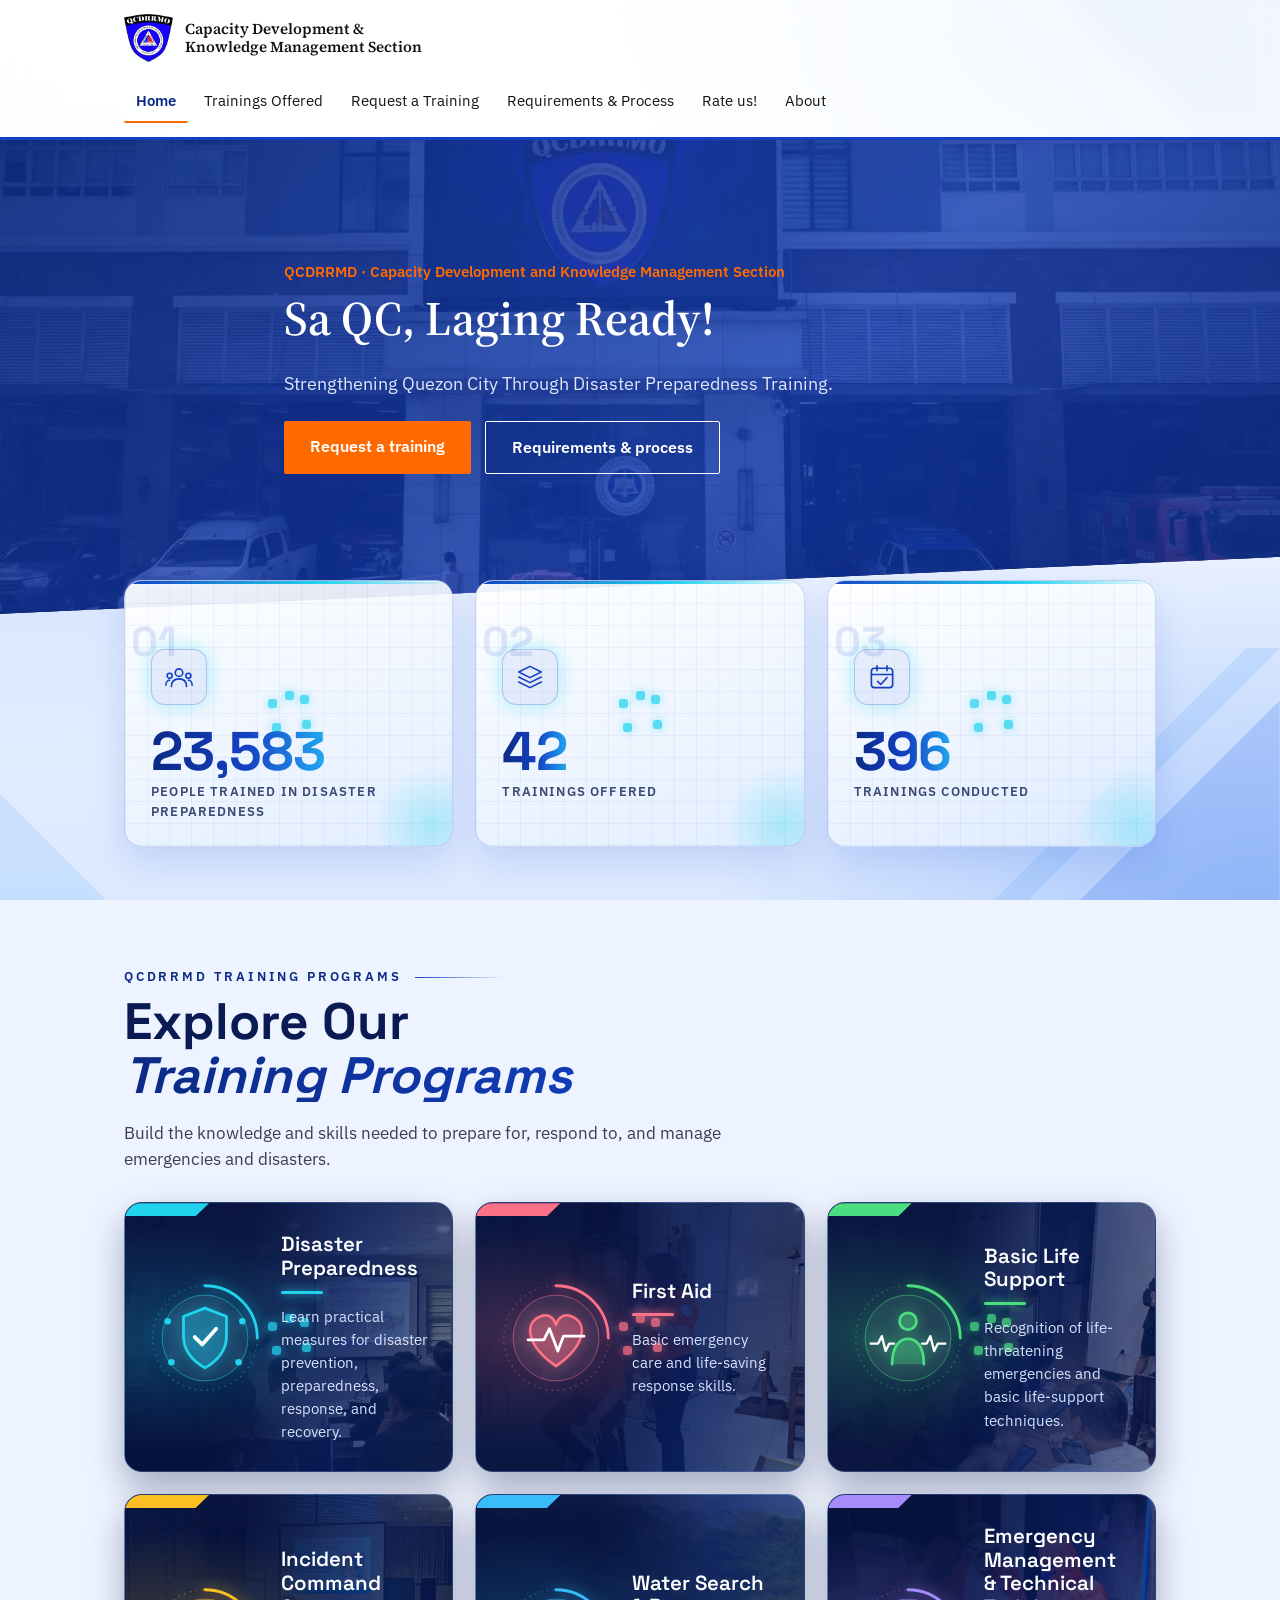
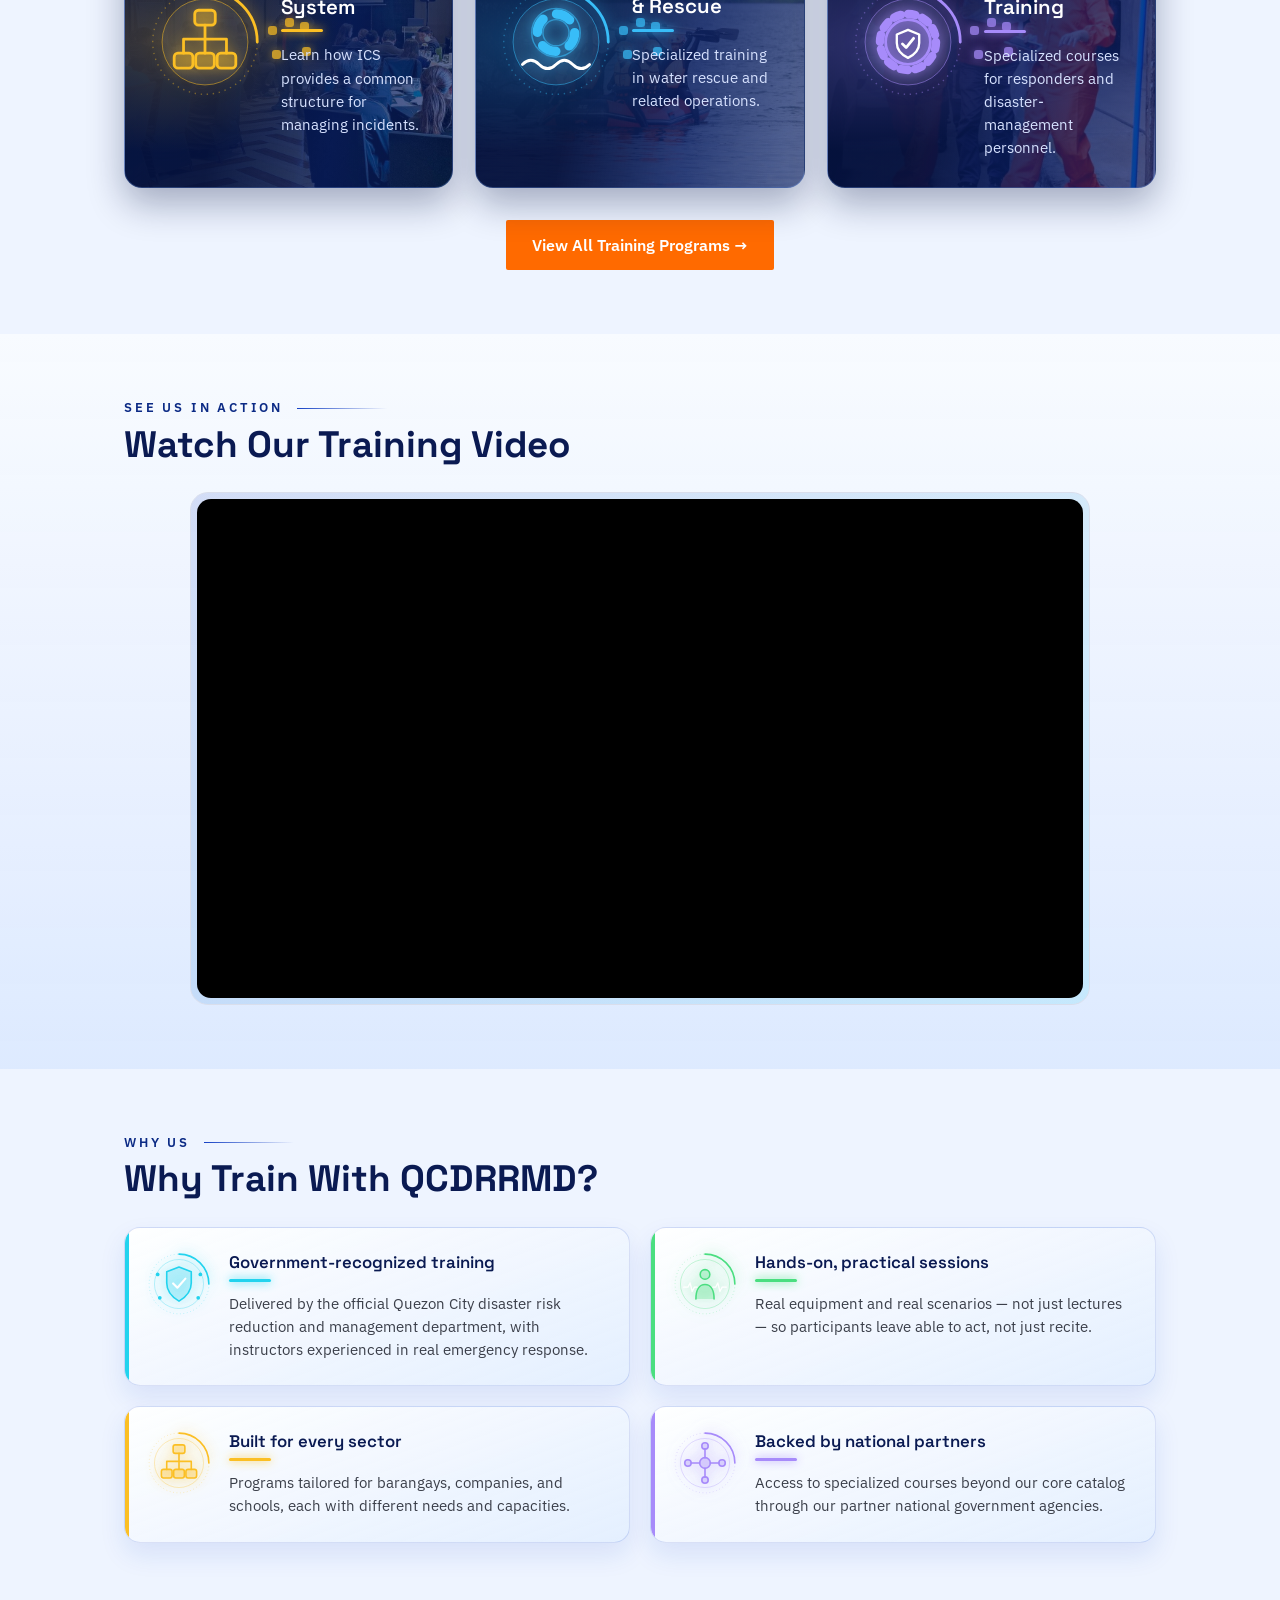
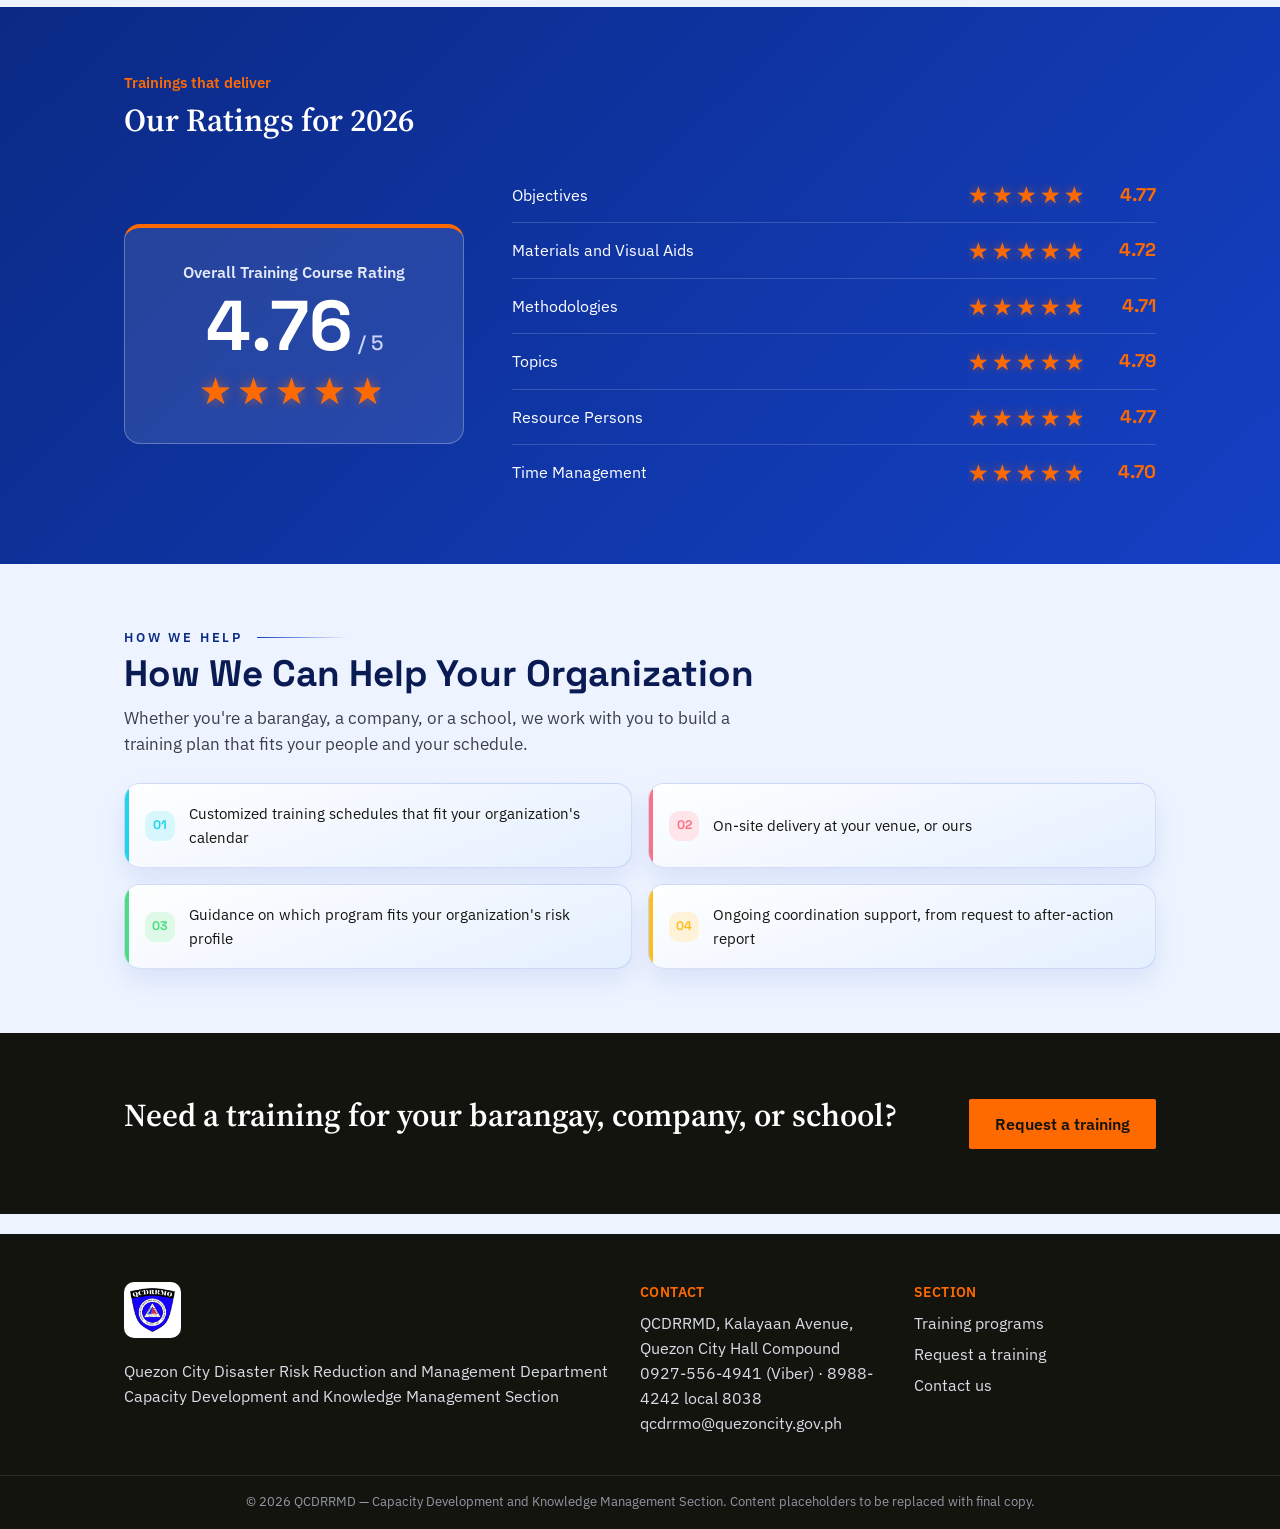
==== commit b48b56fc: "Update training links and video embed in index.html" ====
--- a/index.html
+++ b/index.html
@@ -18,7 +18,7 @@
       <ul>
         <li><a href="index.html" class="active">Home</a></li>
 <li><a href="trainings.html">Trainings Offered</a></li>
-<li><a href="https://tan-verdict-8c0.notion.site/3d11fb57e256801cb639ca2079e4938b?v=c9b1fb57e25682429db3881c591685a3&source=copy_link" target="_blank" rel="noopener">Schedule</a></li>
+<li><a href="request.html">Request a Training</a></li>
 <li><a href="process.html">Requirements &amp; Process</a></li>
 <li><a href="process.html#rate-us">Rate us!</a></li>
 <li><a href="about.html">About</a></li>
@@ -39,8 +39,8 @@
     <h1>Sa QC, Laging Ready!</h1>
     <p class="hero-sub">Strengthening Quezon City Through Disaster Preparedness Training.</p>
     <div class="cta-row">
-      <a href="process.html" class="btn btn-primary">How to request a training</a>
-      <a href="https://tan-verdict-8c0.notion.site/3d11fb57e256801cb639ca2079e4938b?v=c9b1fb57e25682429db3881c591685a3&source=copy_link" target="_blank" rel="noopener" class="btn btn-ghost">View the schedule</a>
+      <a href="request.html" class="btn btn-primary">Request a training</a>
+      <a href="process.html" class="btn btn-ghost">Requirements &amp; process</a>
     </div>
   </div>
 </section>
@@ -51,8 +51,8 @@
       <span class="mosaic" aria-hidden="true"><i style="--dx:-34px;--dy:-22px;--d:0.0s;left:calc(50% + -17px);top:calc(50% + -11px)"></i><i style="--dx:30px;--dy:-30px;--d:0.06s;left:calc(50% + 15px);top:calc(50% + -15px)"></i><i style="--dx:-26px;--dy:26px;--d:0.12s;left:calc(50% + -13px);top:calc(50% + 13px)"></i><i style="--dx:34px;--dy:20px;--d:0.04s;left:calc(50% + 17px);top:calc(50% + 10px)"></i><i style="--dx:0px;--dy:-38px;--d:0.1s;left:calc(50% + 0px);top:calc(50% + -19px)"></i></span>
       <span class="stat-fx-idx">01</span>
       <div class="stat-fx-icon"><svg viewBox="0 0 48 48" fill="none" stroke="currentColor" stroke-width="2.6" stroke-linecap="round" stroke-linejoin="round" aria-hidden="true"><circle cx="24" cy="17" r="6"/><path d="M12 39 C12 31 17 27 24 27 C31 27 36 31 36 39"/><circle cx="9" cy="22" r="4"/><circle cx="39" cy="22" r="4"/><path d="M3 37 C3 32 6 29 9 29 M45 37 C45 32 42 29 39 29"/></svg></div>
-      <p class="stat-fx-num"><span class="count" data-to="143925">143,925</span></p>
-      <p class="stat-fx-label">People trained in disaster preparedness since 2016-2026</p>
+      <p class="stat-fx-num"><span class="count" data-to="23583">23,583</span></p>
+      <p class="stat-fx-label">People trained in disaster preparedness</p>
     </div>
     <div class="stat-fx reveal">
       <span class="mosaic" aria-hidden="true"><i style="--dx:-34px;--dy:-22px;--d:0.0s;left:calc(50% + -17px);top:calc(50% + -11px)"></i><i style="--dx:30px;--dy:-30px;--d:0.06s;left:calc(50% + 15px);top:calc(50% + -15px)"></i><i style="--dx:-26px;--dy:26px;--d:0.12s;left:calc(50% + -13px);top:calc(50% + 13px)"></i><i style="--dx:34px;--dy:20px;--d:0.04s;left:calc(50% + 17px);top:calc(50% + 10px)"></i><i style="--dx:0px;--dy:-38px;--d:0.1s;left:calc(50% + 0px);top:calc(50% + -19px)"></i></span>
@@ -65,7 +65,7 @@
       <span class="mosaic" aria-hidden="true"><i style="--dx:-34px;--dy:-22px;--d:0.0s;left:calc(50% + -17px);top:calc(50% + -11px)"></i><i style="--dx:30px;--dy:-30px;--d:0.06s;left:calc(50% + 15px);top:calc(50% + -15px)"></i><i style="--dx:-26px;--dy:26px;--d:0.12s;left:calc(50% + -13px);top:calc(50% + 13px)"></i><i style="--dx:34px;--dy:20px;--d:0.04s;left:calc(50% + 17px);top:calc(50% + 10px)"></i><i style="--dx:0px;--dy:-38px;--d:0.1s;left:calc(50% + 0px);top:calc(50% + -19px)"></i></span>
       <span class="stat-fx-idx">03</span>
       <div class="stat-fx-icon"><svg viewBox="0 0 48 48" fill="none" stroke="currentColor" stroke-width="2.6" stroke-linecap="round" stroke-linejoin="round" aria-hidden="true"><rect x="7" y="10" width="34" height="31" rx="5"/><path d="M7 20 H41 M16 6 V14 M32 6 V14"/><path d="M17 31 L22 36 L32 25"/></svg></div>
-      <p class="stat-fx-num"><span class="count" data-to="1596">1,596</span></p>
+      <p class="stat-fx-num"><span class="count" data-to="396">396</span></p>
       <p class="stat-fx-label">Trainings conducted</p>
     </div>
     
@@ -220,10 +220,10 @@
 <section class="section tint">
   <div class="section-inner">
     <p class="fx-eyebrow">SEE US IN ACTION</p>
-    <h2 class="fx-title sm">QC Ready: Disaster Preparedness</h2>
+    <h2 class="fx-title sm">Watch Our Training Video</h2>
     <div class="fx-frame video-frame">
       <div class="video-embed">
-        <iframe src="https://www.youtube.com/embed/rbRopbFicM0?autoplay=1" title="QCDRRMD Training Video" allow="accelerometer; autoplay; clipboard-write; encrypted-media; gyroscope; picture-in-picture; web-share" allowfullscreen></iframe>
+        <iframe src="https://www.youtube.com/embed/rbRopbFicM0" title="QCDRRMD Training Video" loading="lazy" allow="accelerometer; autoplay; clipboard-write; encrypted-media; gyroscope; picture-in-picture; web-share" allowfullscreen></iframe>
       </div>
     </div>
   </div>
@@ -364,7 +364,7 @@
 <section class="section cta-band">
   <div class="section-inner cta-band-inner">
     <h2>Need a training for your barangay, company, or school?</h2>
-    <a href="process.html" class="btn btn-primary">See how to request</a>
+    <a href="request.html" class="btn btn-primary">Request a training</a>
   </div>
 </section>
 
@@ -383,7 +383,7 @@
       <p class="footer-label">Section</p>
       <ul class="footer-links">
         <li><a href="trainings.html">Training programs</a></li>
-        <li><a href="process.html">How to request a training</a></li>
+        <li><a href="request.html">Request a training</a></li>
         <li><a href="about.html#contact">Contact us</a></li>
       </ul>
     </div>
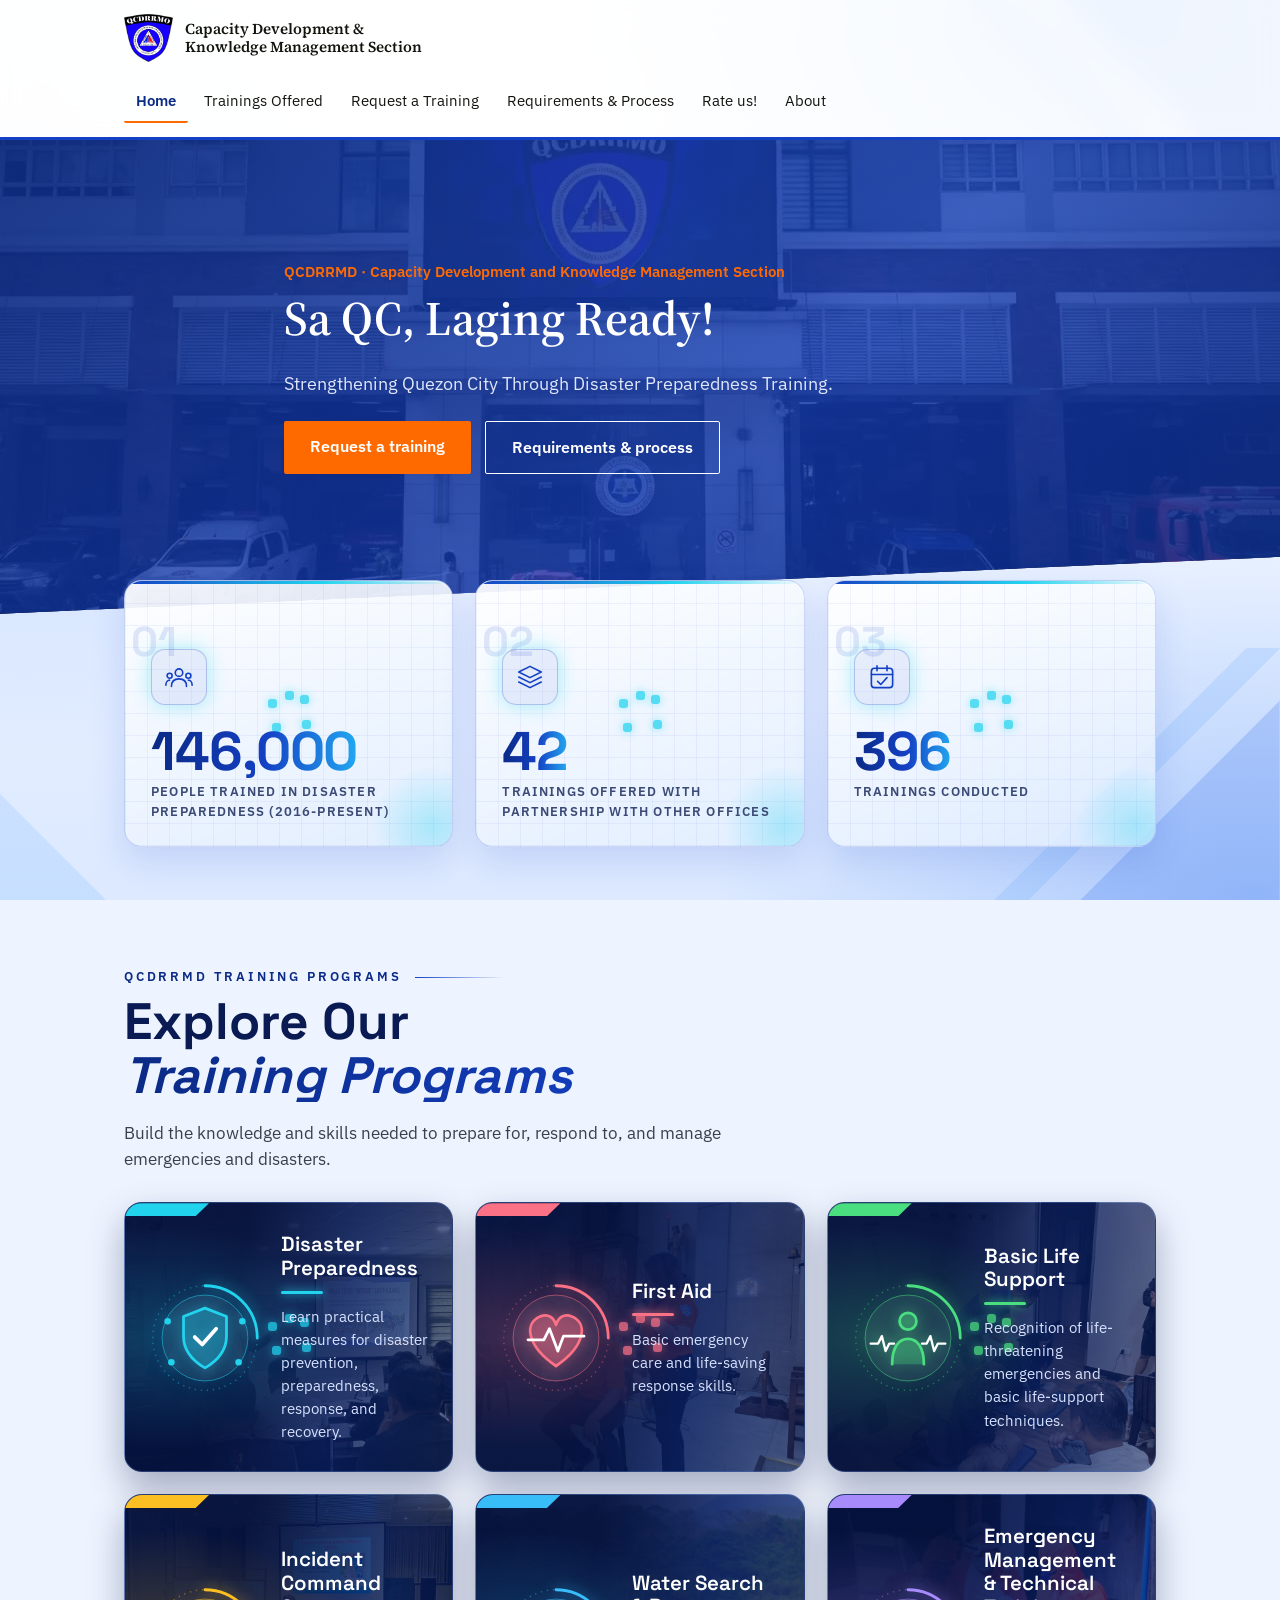
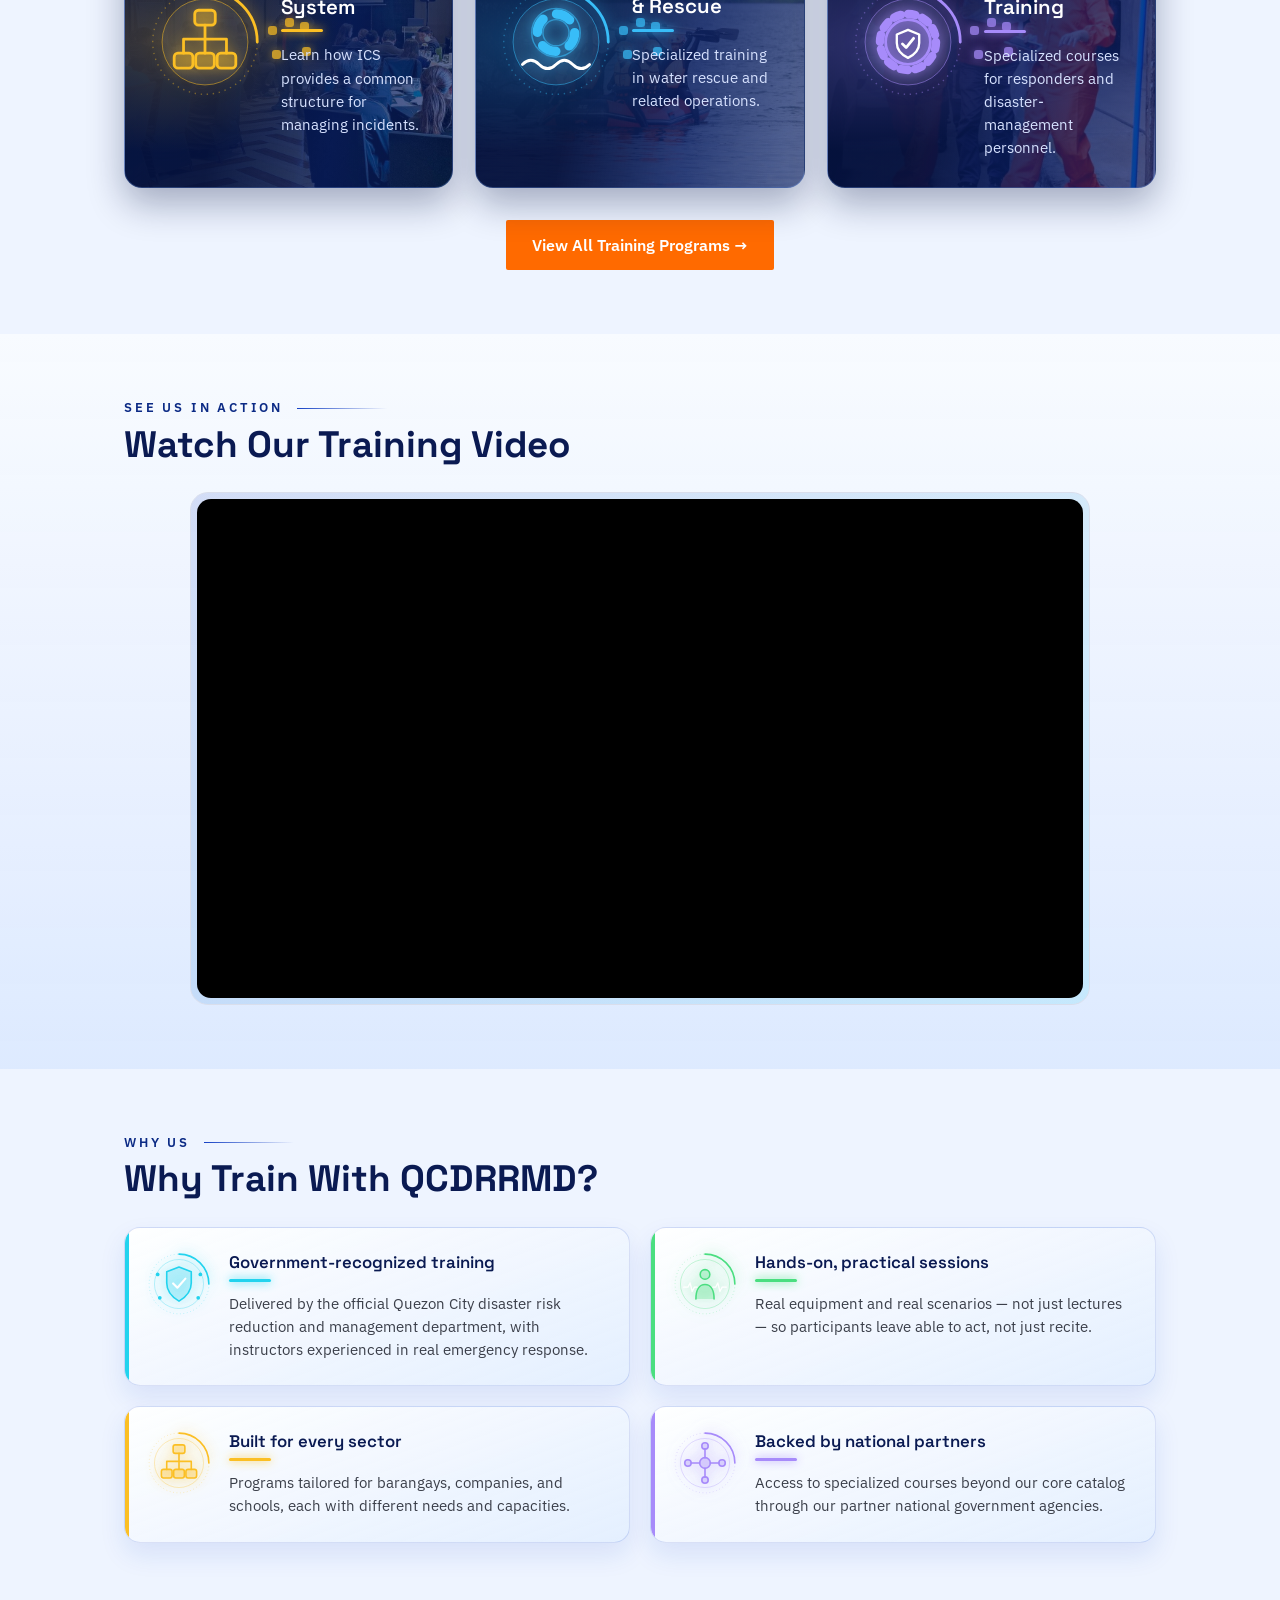
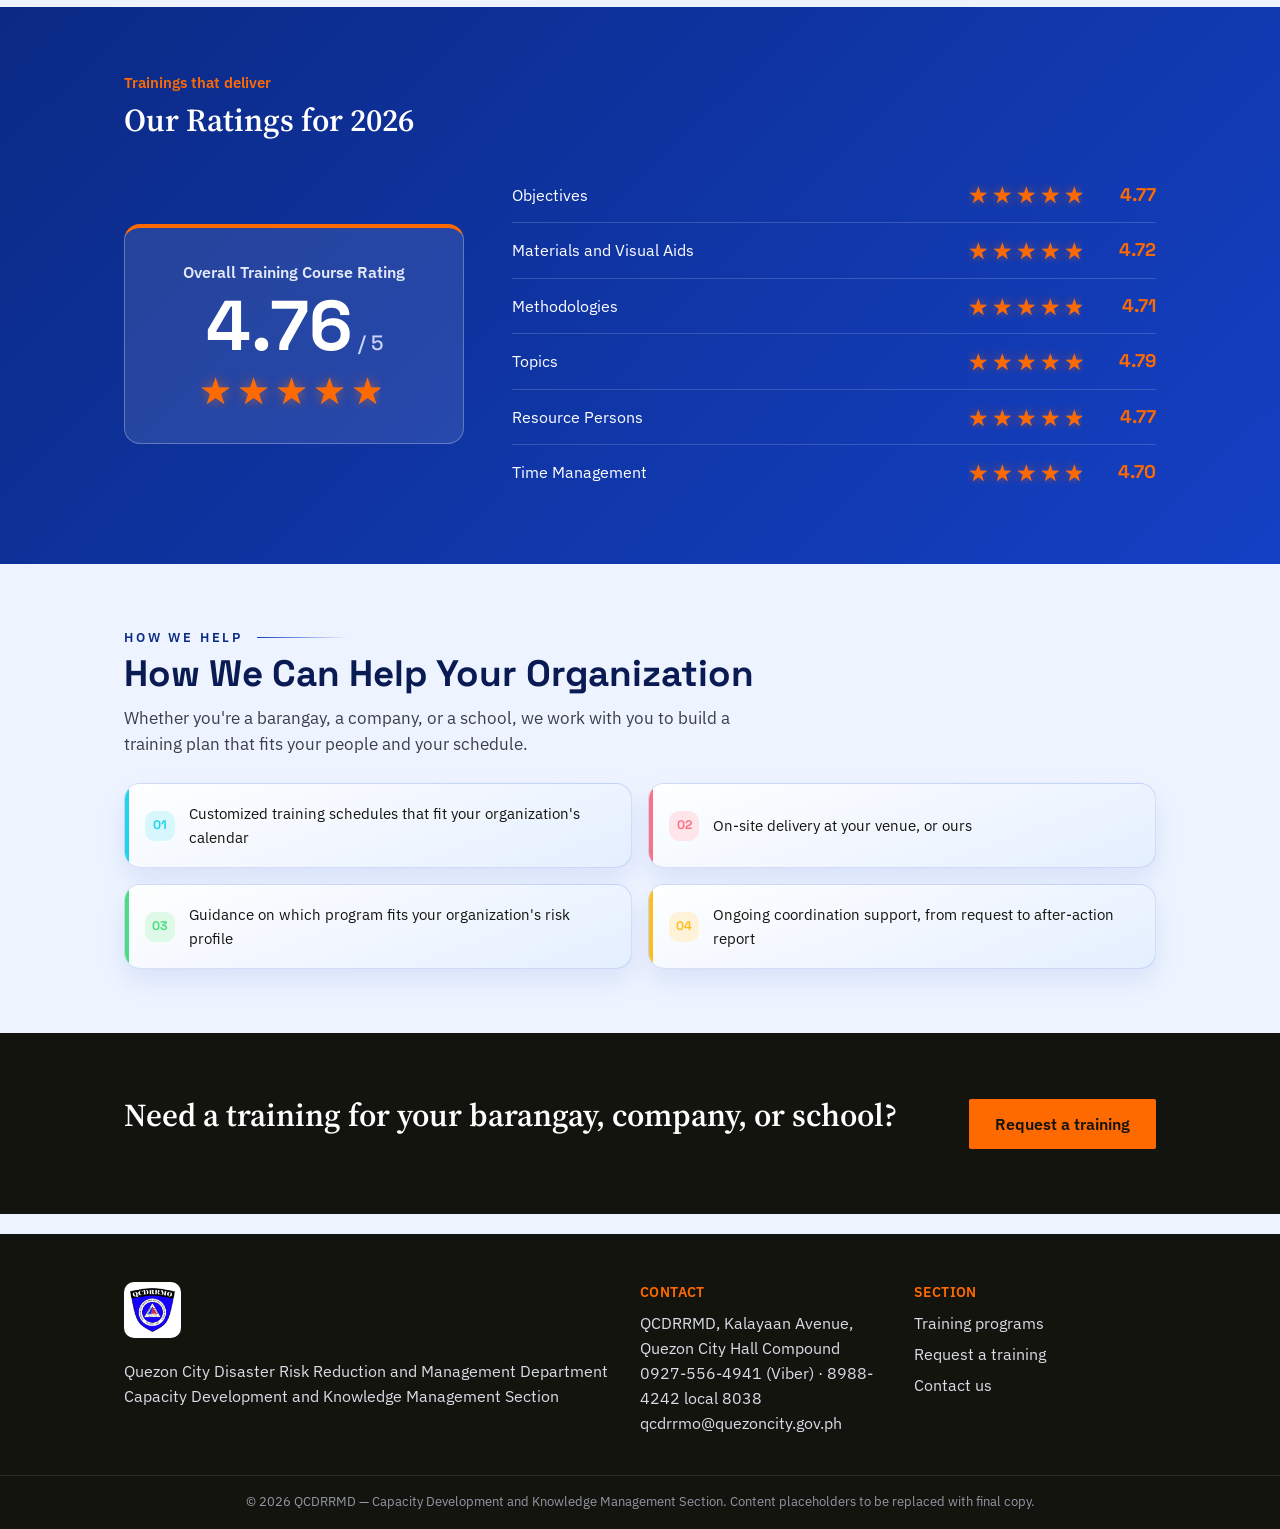
==== commit 70c6521d: "Update statistics in index.html" ====
--- a/index.html
+++ b/index.html
@@ -51,15 +51,15 @@
       <span class="mosaic" aria-hidden="true"><i style="--dx:-34px;--dy:-22px;--d:0.0s;left:calc(50% + -17px);top:calc(50% + -11px)"></i><i style="--dx:30px;--dy:-30px;--d:0.06s;left:calc(50% + 15px);top:calc(50% + -15px)"></i><i style="--dx:-26px;--dy:26px;--d:0.12s;left:calc(50% + -13px);top:calc(50% + 13px)"></i><i style="--dx:34px;--dy:20px;--d:0.04s;left:calc(50% + 17px);top:calc(50% + 10px)"></i><i style="--dx:0px;--dy:-38px;--d:0.1s;left:calc(50% + 0px);top:calc(50% + -19px)"></i></span>
       <span class="stat-fx-idx">01</span>
       <div class="stat-fx-icon"><svg viewBox="0 0 48 48" fill="none" stroke="currentColor" stroke-width="2.6" stroke-linecap="round" stroke-linejoin="round" aria-hidden="true"><circle cx="24" cy="17" r="6"/><path d="M12 39 C12 31 17 27 24 27 C31 27 36 31 36 39"/><circle cx="9" cy="22" r="4"/><circle cx="39" cy="22" r="4"/><path d="M3 37 C3 32 6 29 9 29 M45 37 C45 32 42 29 39 29"/></svg></div>
-      <p class="stat-fx-num"><span class="count" data-to="23583">23,583</span></p>
-      <p class="stat-fx-label">People trained in disaster preparedness</p>
+      <p class="stat-fx-num"><span class="count" data-to="146000">140,000</span></p>
+      <p class="stat-fx-label">People trained in disaster preparedness (2016-Present)</p>
     </div>
     <div class="stat-fx reveal">
       <span class="mosaic" aria-hidden="true"><i style="--dx:-34px;--dy:-22px;--d:0.0s;left:calc(50% + -17px);top:calc(50% + -11px)"></i><i style="--dx:30px;--dy:-30px;--d:0.06s;left:calc(50% + 15px);top:calc(50% + -15px)"></i><i style="--dx:-26px;--dy:26px;--d:0.12s;left:calc(50% + -13px);top:calc(50% + 13px)"></i><i style="--dx:34px;--dy:20px;--d:0.04s;left:calc(50% + 17px);top:calc(50% + 10px)"></i><i style="--dx:0px;--dy:-38px;--d:0.1s;left:calc(50% + 0px);top:calc(50% + -19px)"></i></span>
       <span class="stat-fx-idx">02</span>
       <div class="stat-fx-icon"><svg viewBox="0 0 48 48" fill="none" stroke="currentColor" stroke-width="2.6" stroke-linecap="round" stroke-linejoin="round" aria-hidden="true"><path d="M24 7 L42 16 L24 25 L6 16 Z"/><path d="M6 24 L24 33 L42 24"/><path d="M6 32 L24 41 L42 32"/></svg></div>
       <p class="stat-fx-num"><span class="count" data-to="42">42</span></p>
-      <p class="stat-fx-label">Trainings offered</p>
+      <p class="stat-fx-label">Trainings offered with partnership with other Offices</p>
     </div>
     <div class="stat-fx reveal">
       <span class="mosaic" aria-hidden="true"><i style="--dx:-34px;--dy:-22px;--d:0.0s;left:calc(50% + -17px);top:calc(50% + -11px)"></i><i style="--dx:30px;--dy:-30px;--d:0.06s;left:calc(50% + 15px);top:calc(50% + -15px)"></i><i style="--dx:-26px;--dy:26px;--d:0.12s;left:calc(50% + -13px);top:calc(50% + 13px)"></i><i style="--dx:34px;--dy:20px;--d:0.04s;left:calc(50% + 17px);top:calc(50% + 10px)"></i><i style="--dx:0px;--dy:-38px;--d:0.1s;left:calc(50% + 0px);top:calc(50% + -19px)"></i></span>
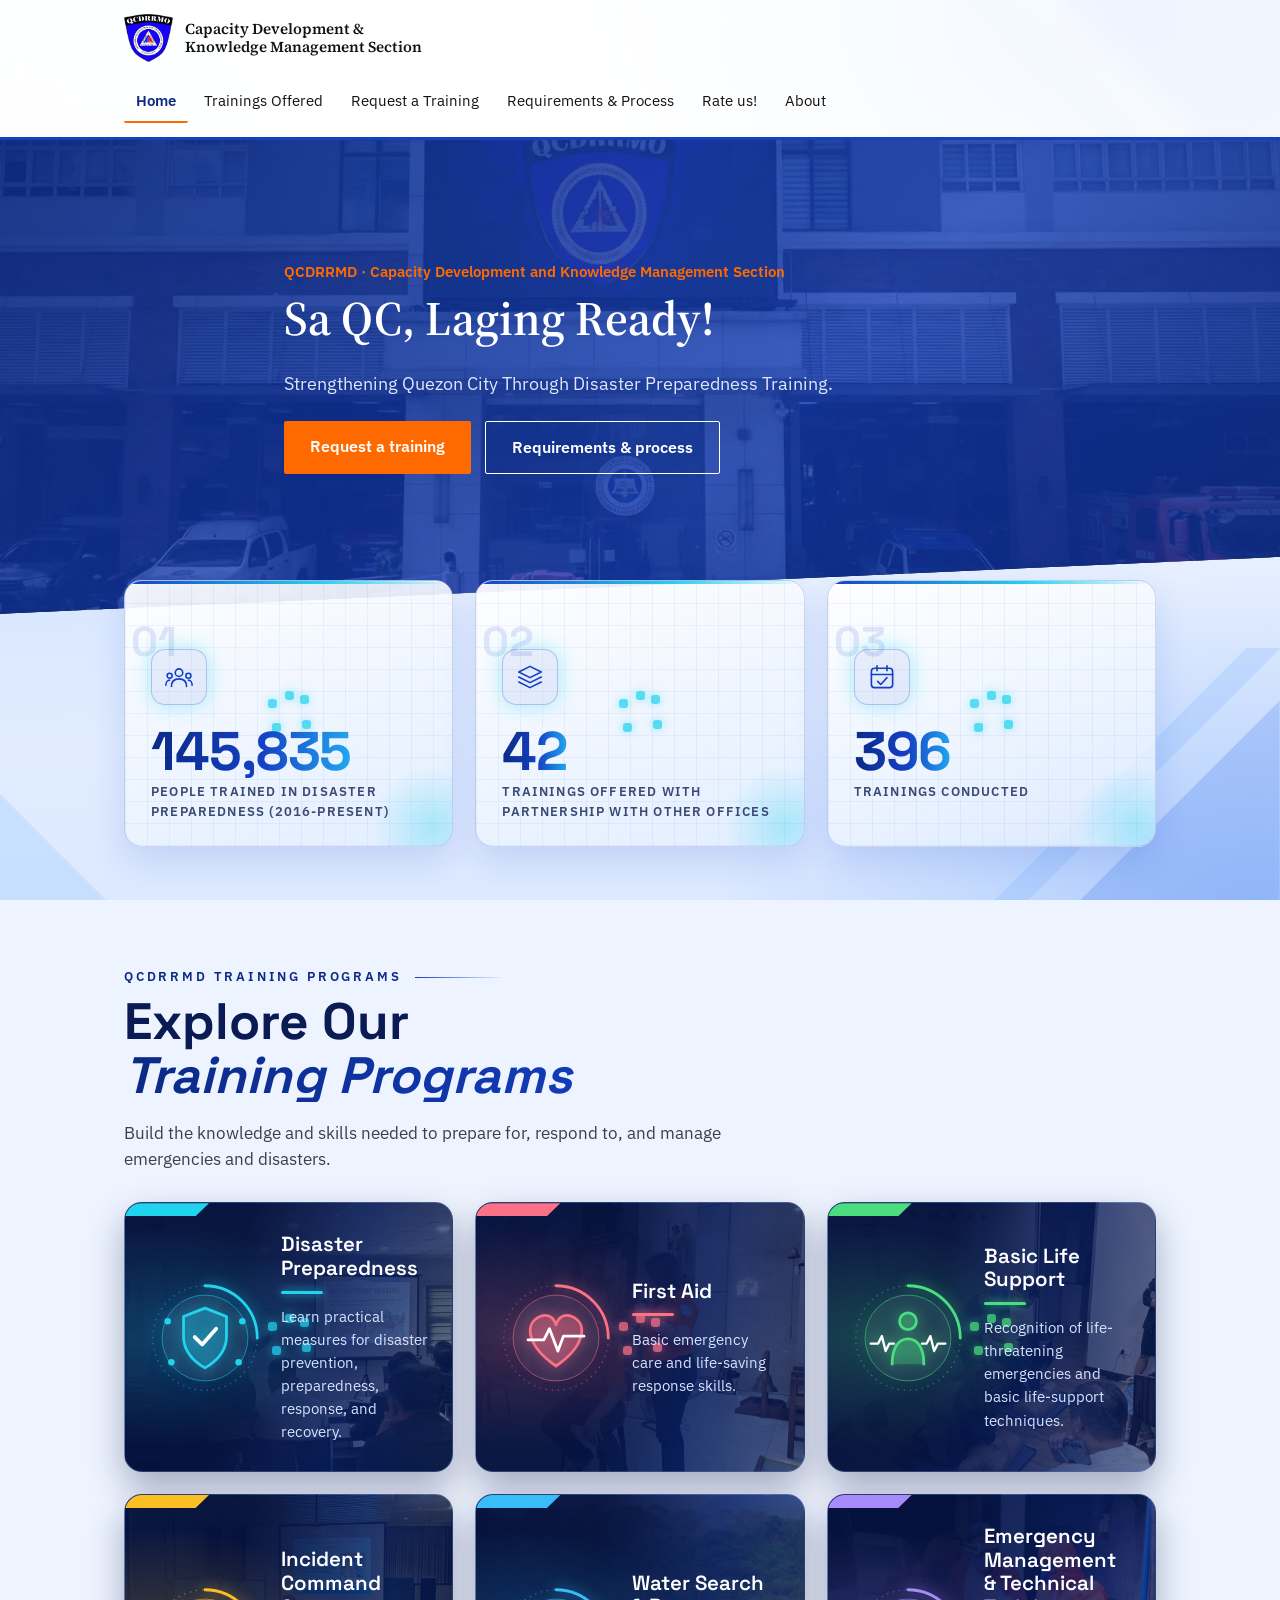
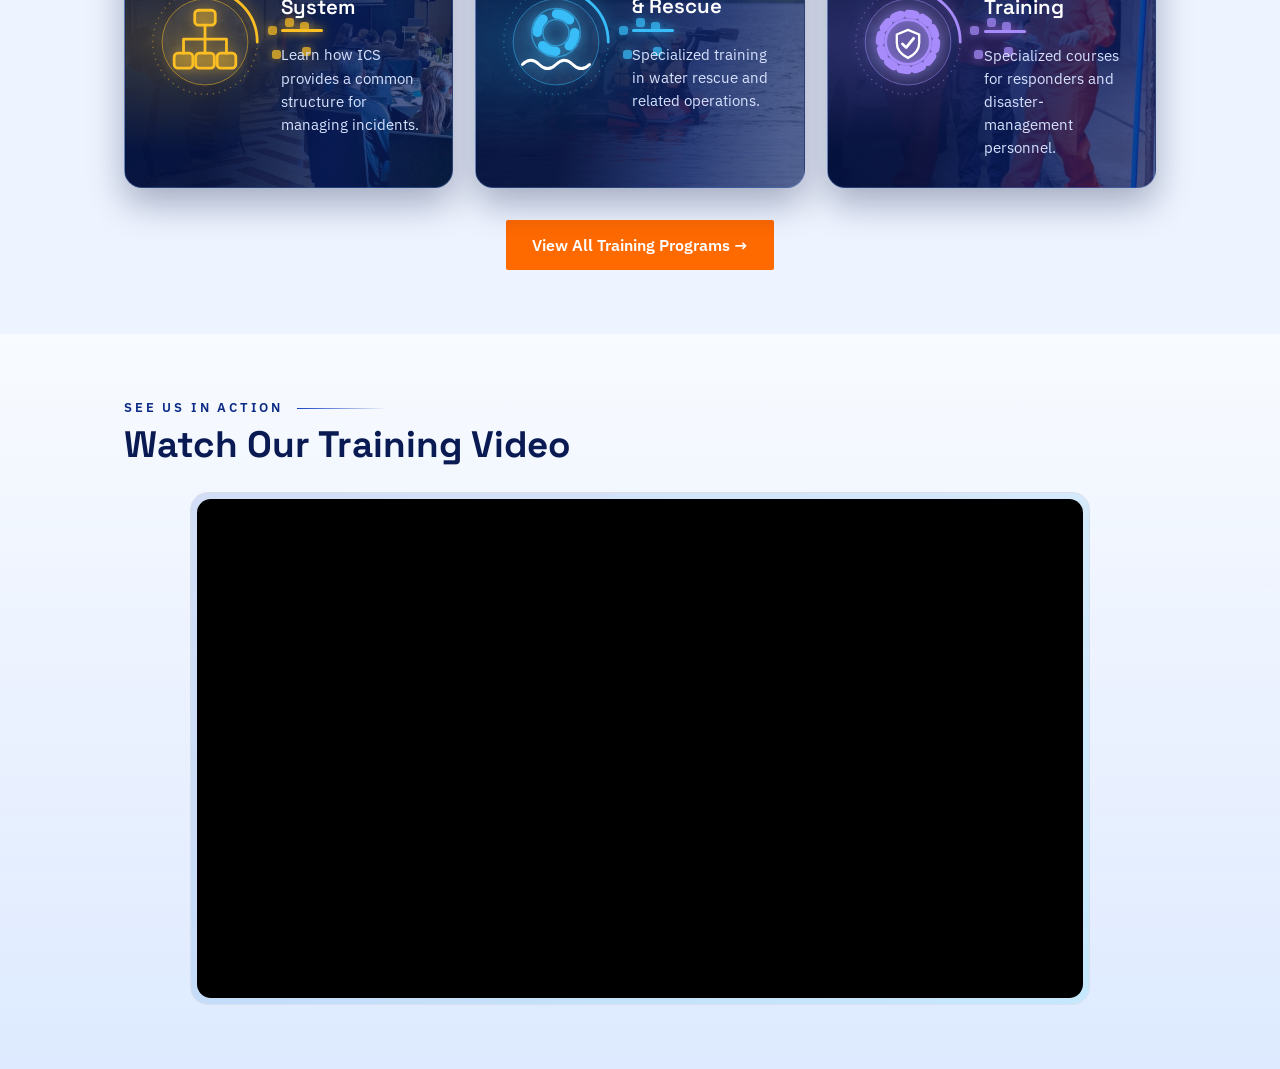
==== commit 9f8a5fc7: "Modify video iframe for autoplay and mute Updated iframe to autoplay and mute the training video." ====
--- a/index.html
+++ b/index.html
@@ -223,7 +223,12 @@
     <h2 class="fx-title sm">Watch Our Training Video</h2>
     <div class="fx-frame video-frame">
       <div class="video-embed">
-        <iframe src="https://www.youtube.com/embed/rbRopbFicM0" title="QCDRRMD Training Video" loading="lazy" allow="accelerometer; autoplay; clipboard-write; encrypted-media; gyroscope; picture-in-picture; web-share" allowfullscreen></iframe>
+        <iframe
+    src="https://www.youtube.com/embed/rbRopbFicM0?autoplay=1&mute=1"
+    title="QCDRRMD Training Video"
+    loading="lazy"
+    allow="autoplay; accelerometer; clipboard-write; encrypted-media; gyroscope; picture-in-picture; web-share"
+    allowfullscreen>
       </div>
     </div>
   </div>
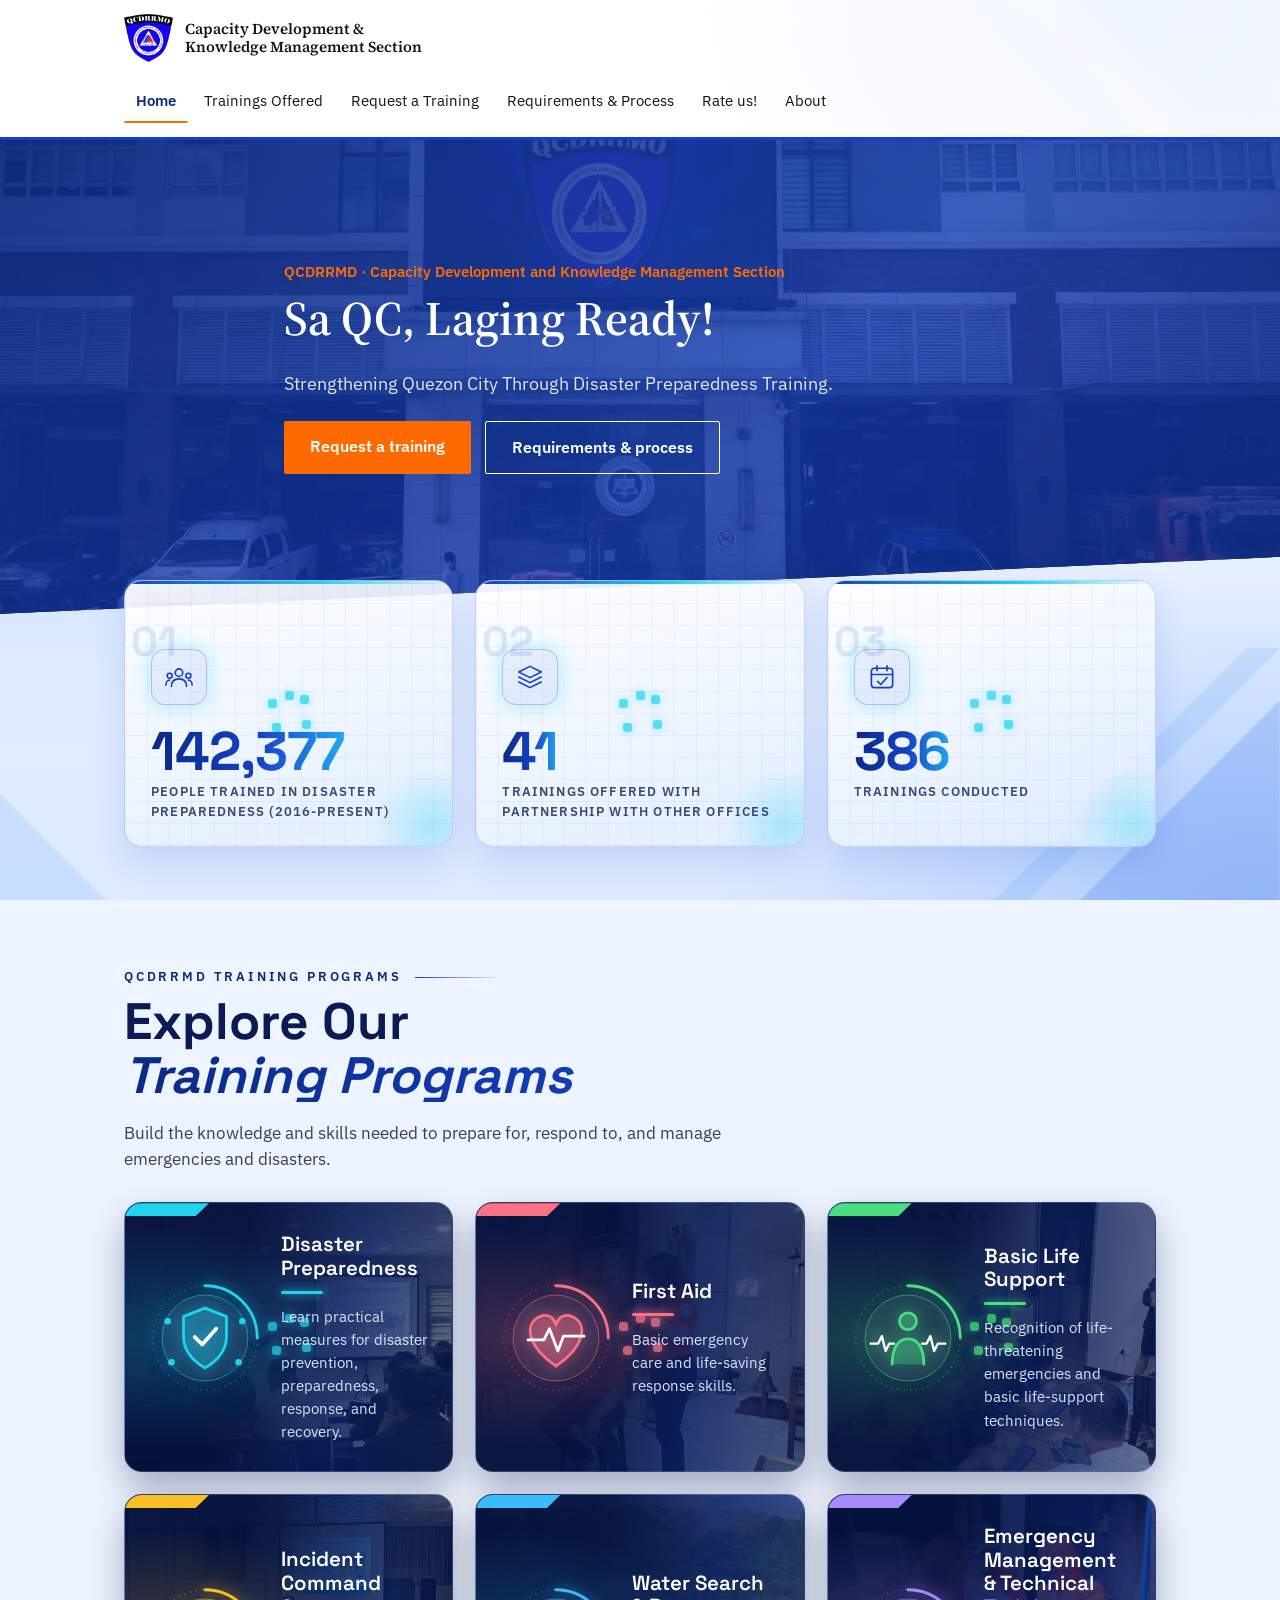
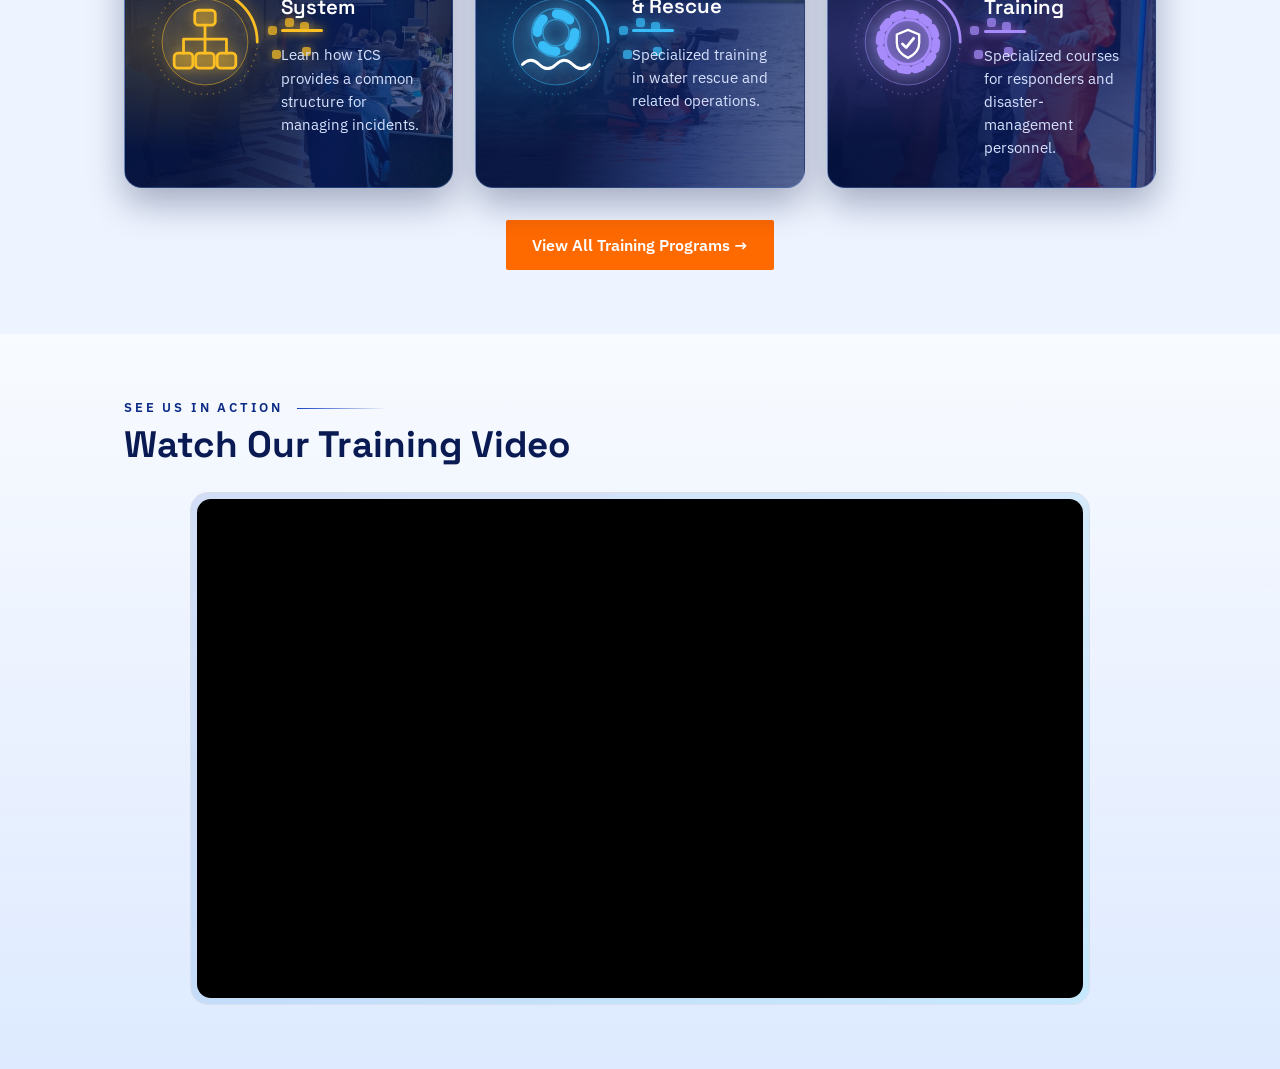
==== commit 34603b3f: "Fix iframe tag formatting in index.html" ====
--- a/index.html
+++ b/index.html
@@ -223,7 +223,7 @@
     <h2 class="fx-title sm">Watch Our Training Video</h2>
     <div class="fx-frame video-frame">
       <div class="video-embed">
-        <iframe
+       <iframe
     src="https://www.youtube.com/embed/rbRopbFicM0?autoplay=1&mute=1"
     title="QCDRRMD Training Video"
     loading="lazy"
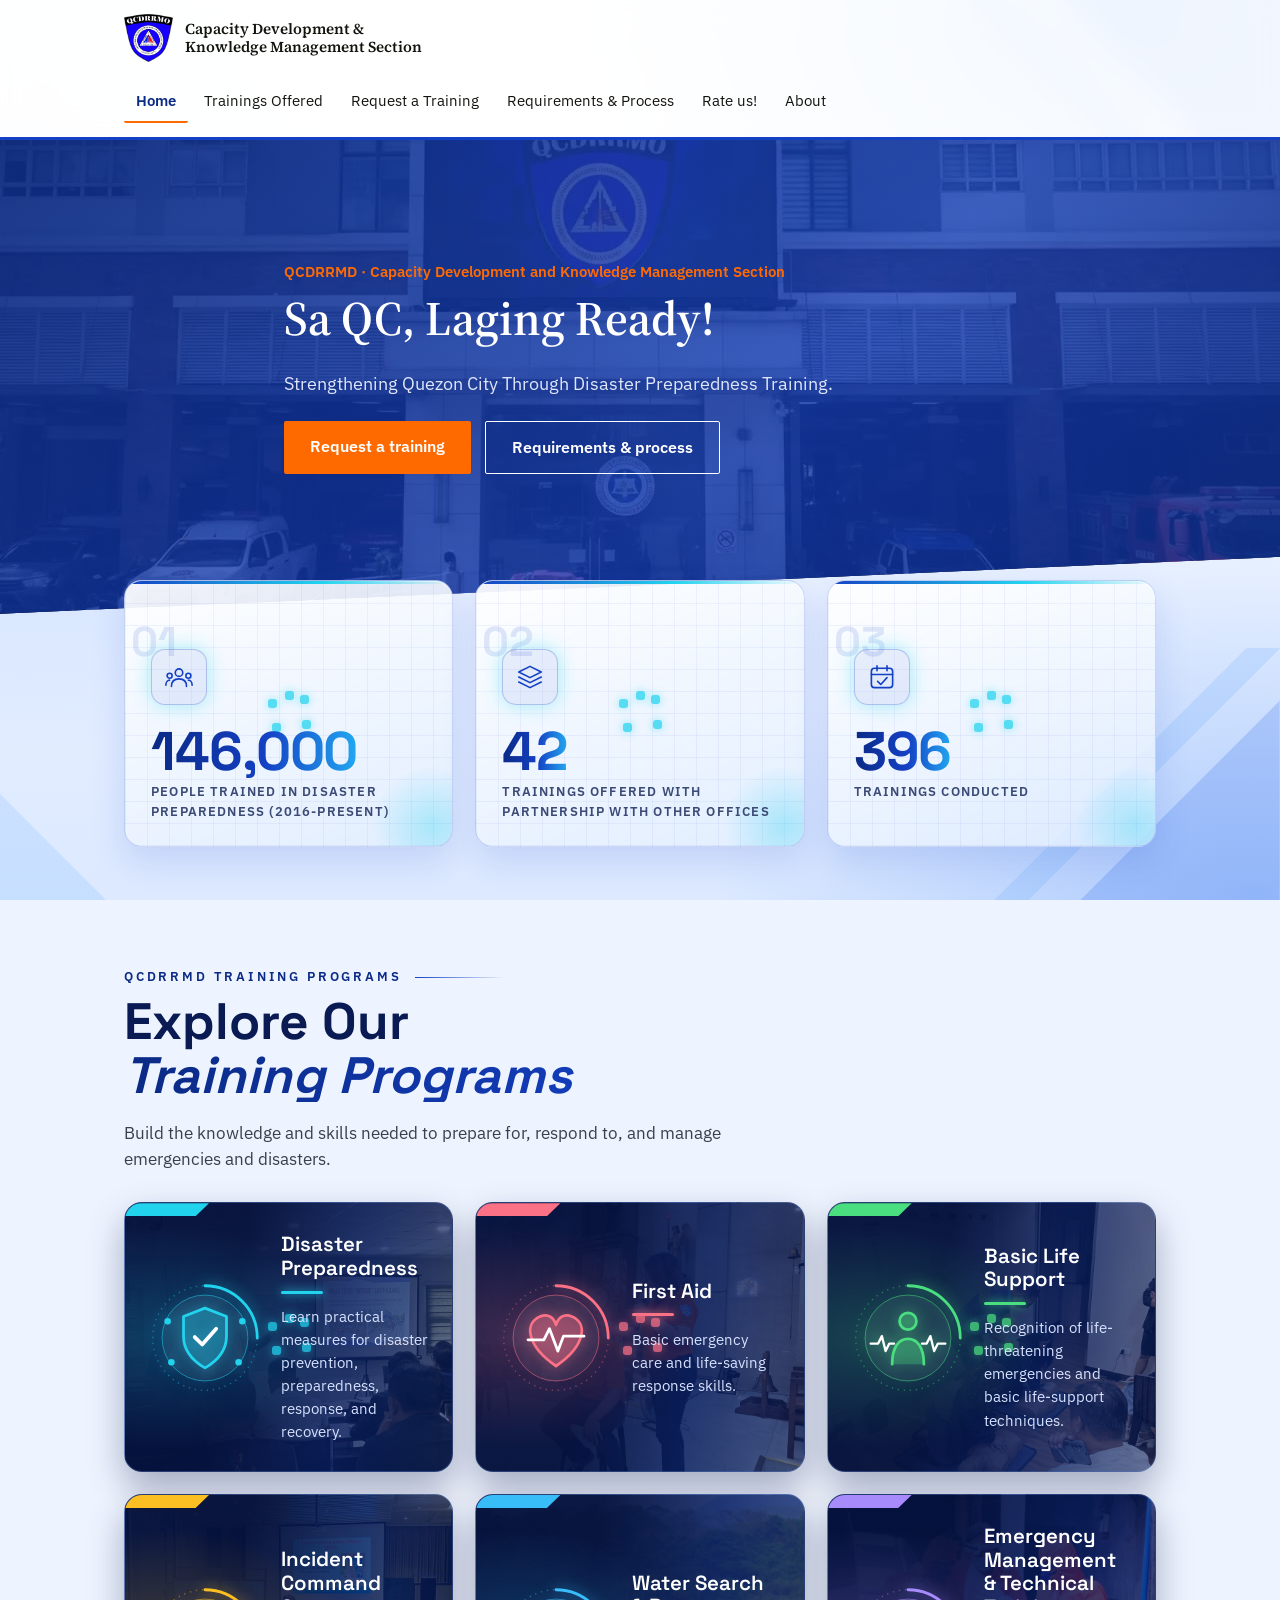
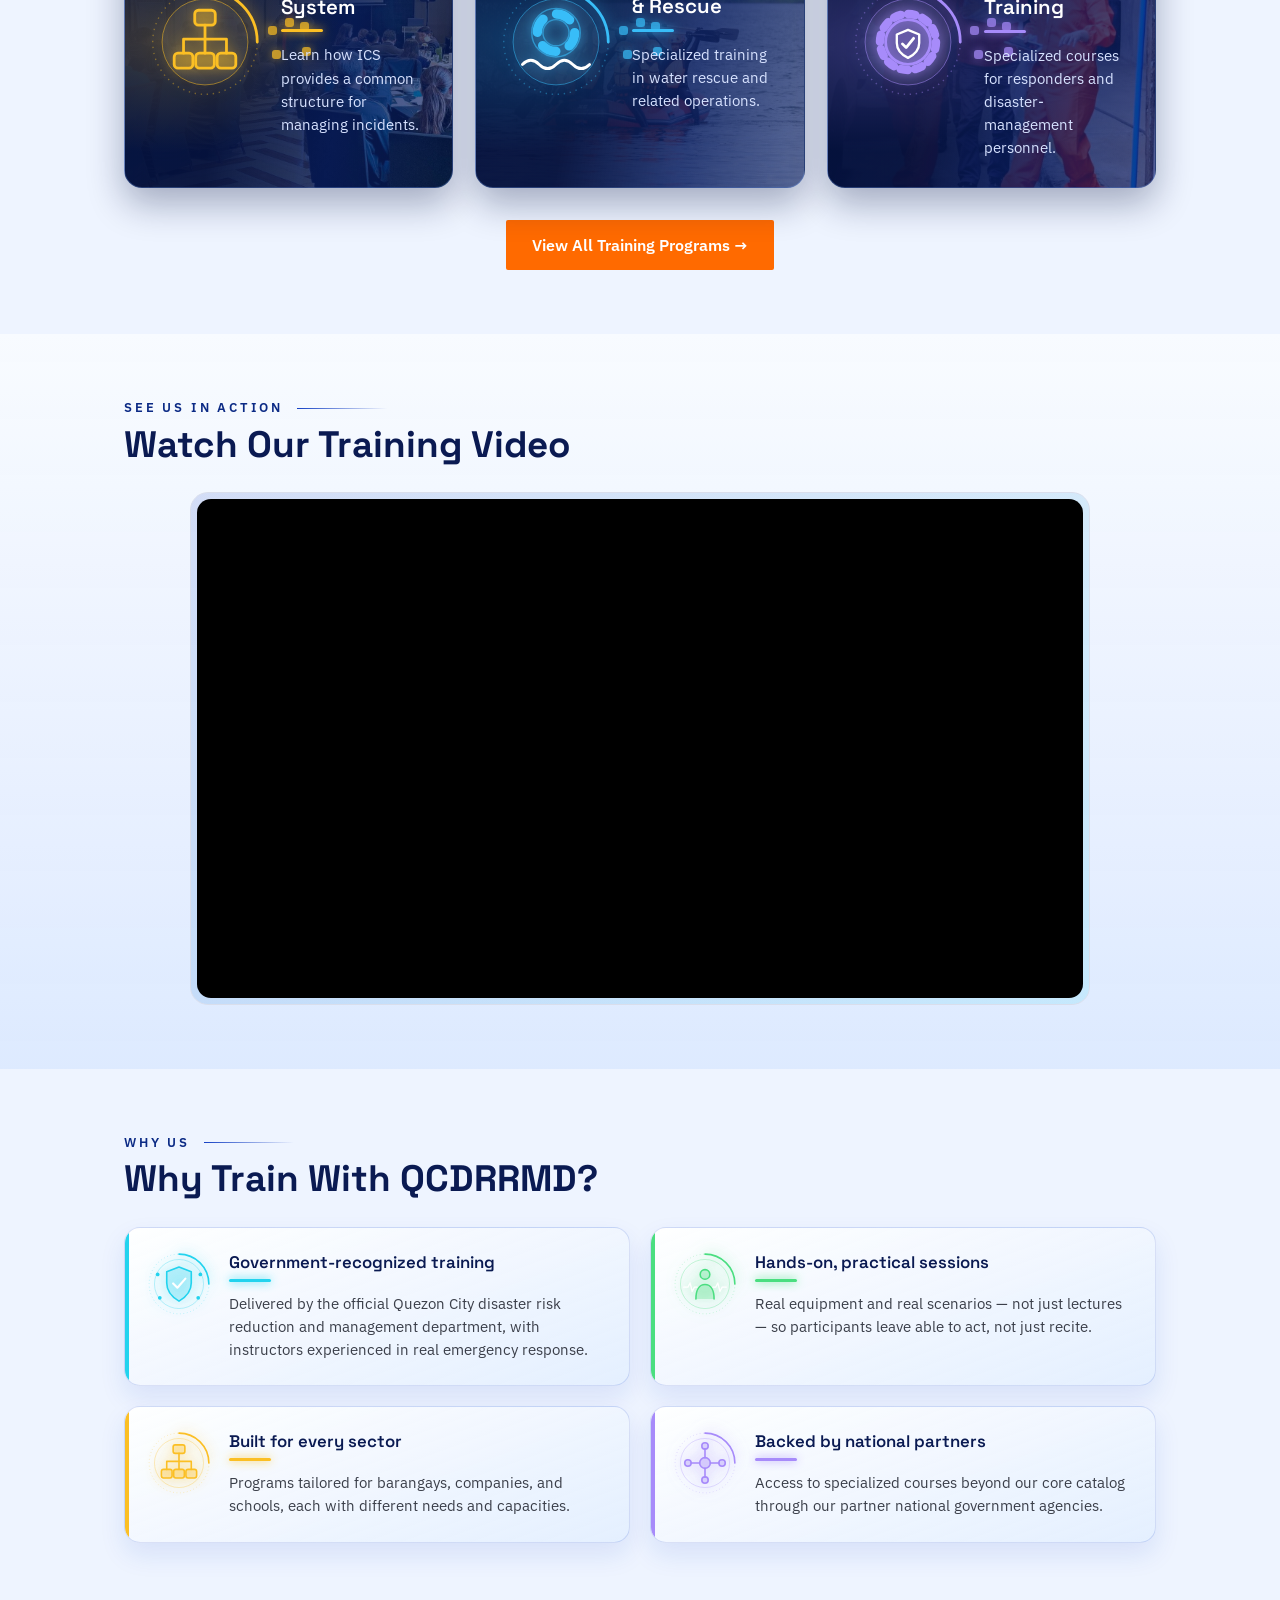
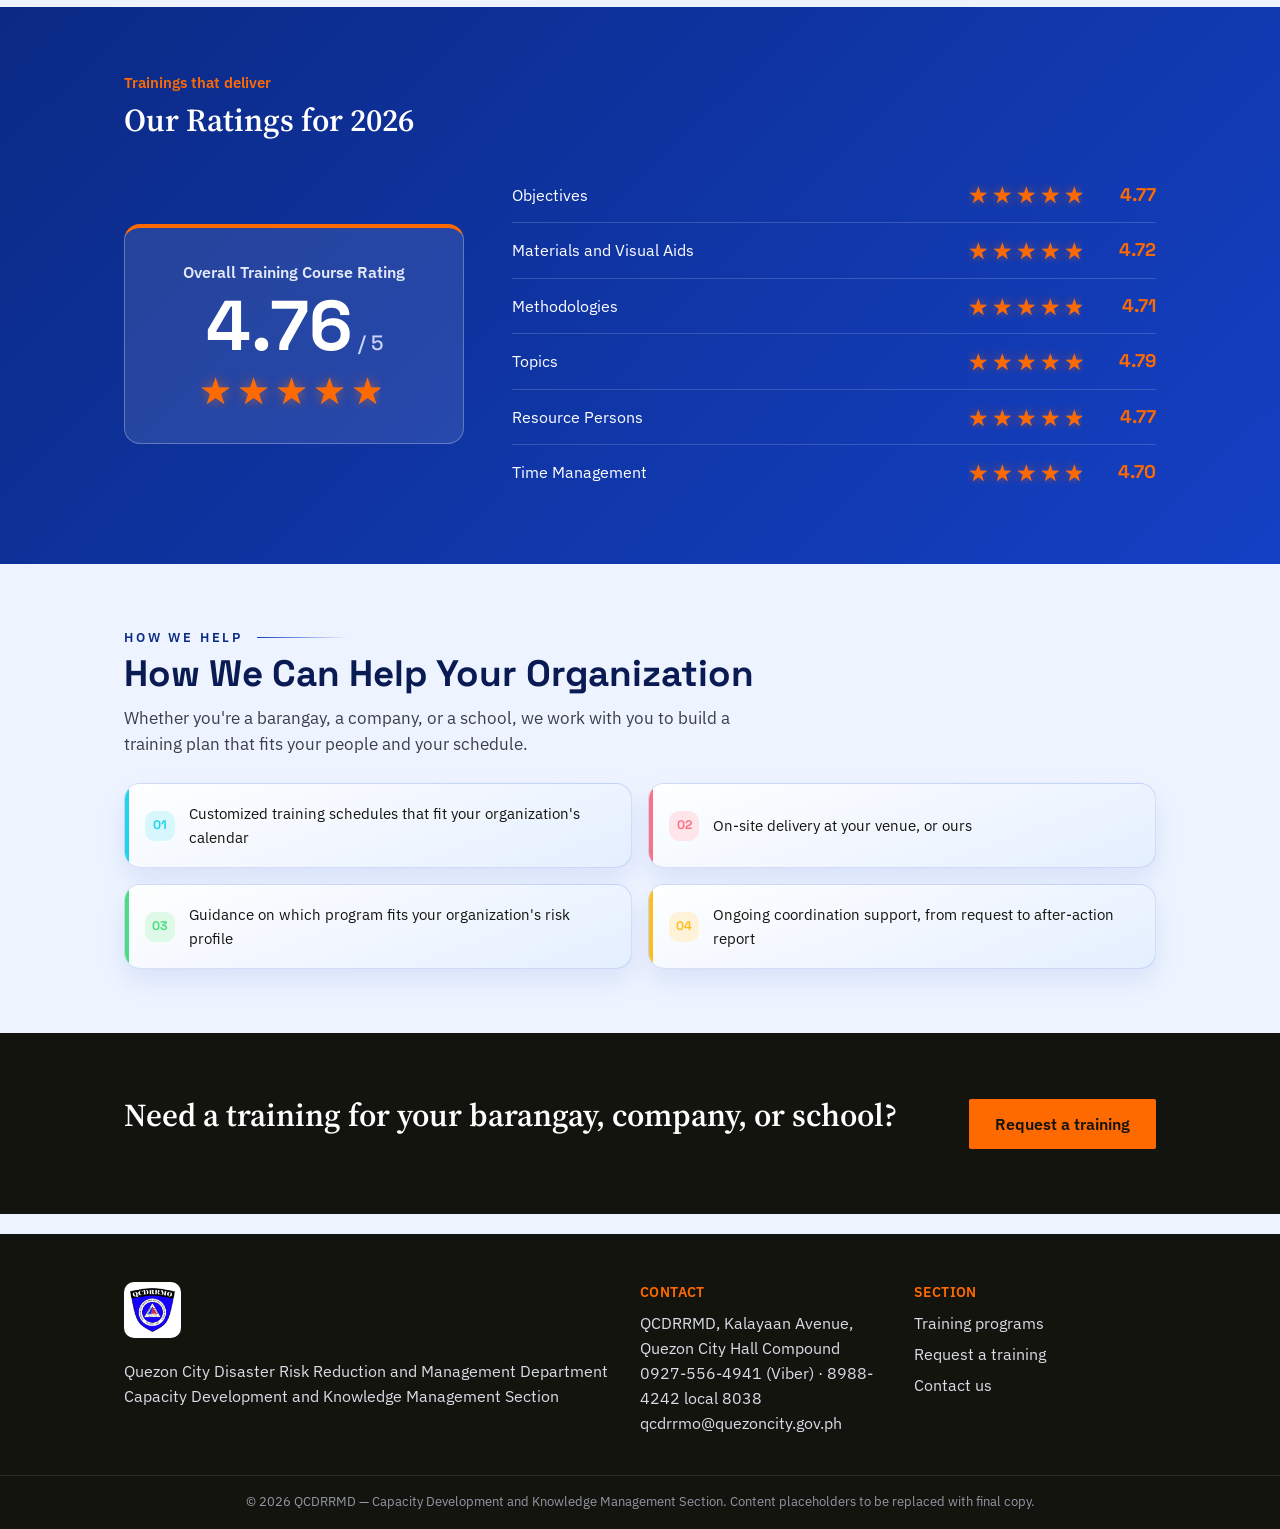
==== commit 3918c0a3: "Update index.html" ====
--- a/index.html
+++ b/index.html
@@ -229,6 +229,7 @@
     loading="lazy"
     allow="autoplay; accelerometer; clipboard-write; encrypted-media; gyroscope; picture-in-picture; web-share"
     allowfullscreen>
+         </iframe>
       </div>
     </div>
   </div>
